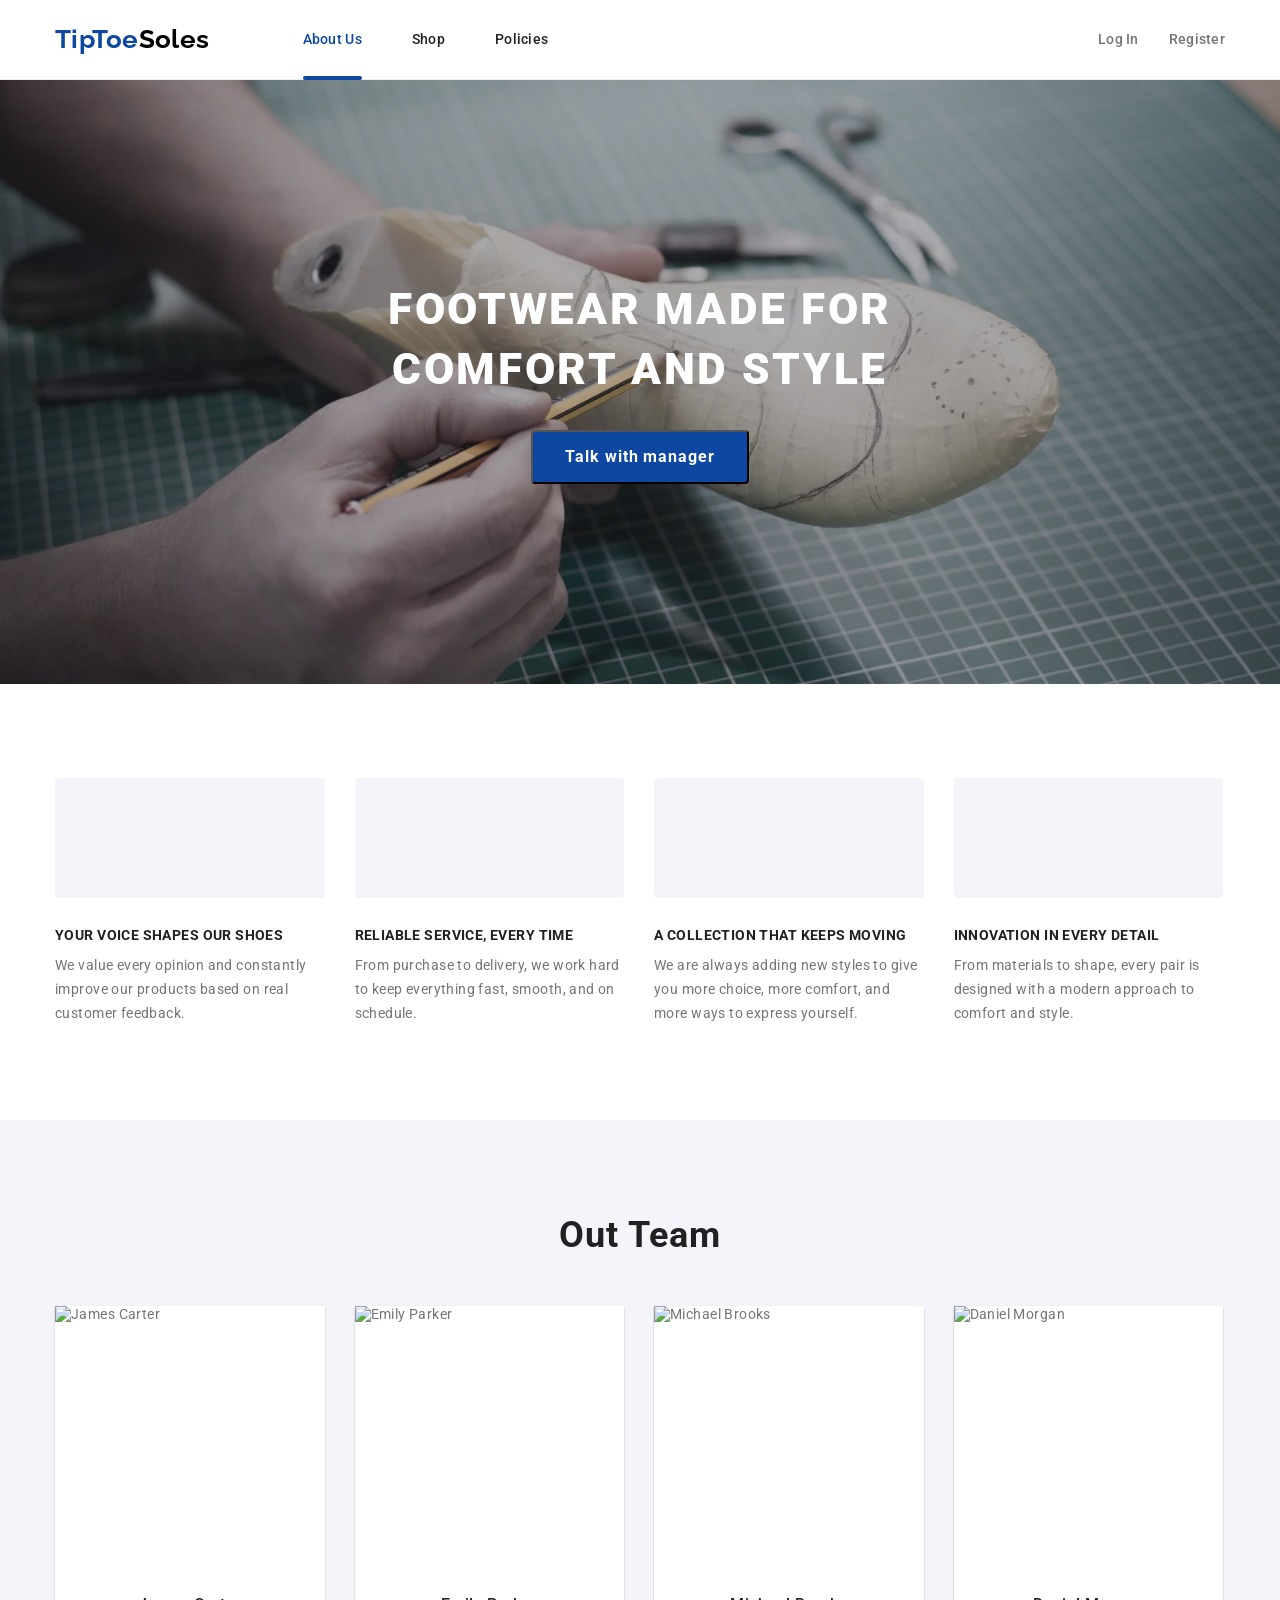
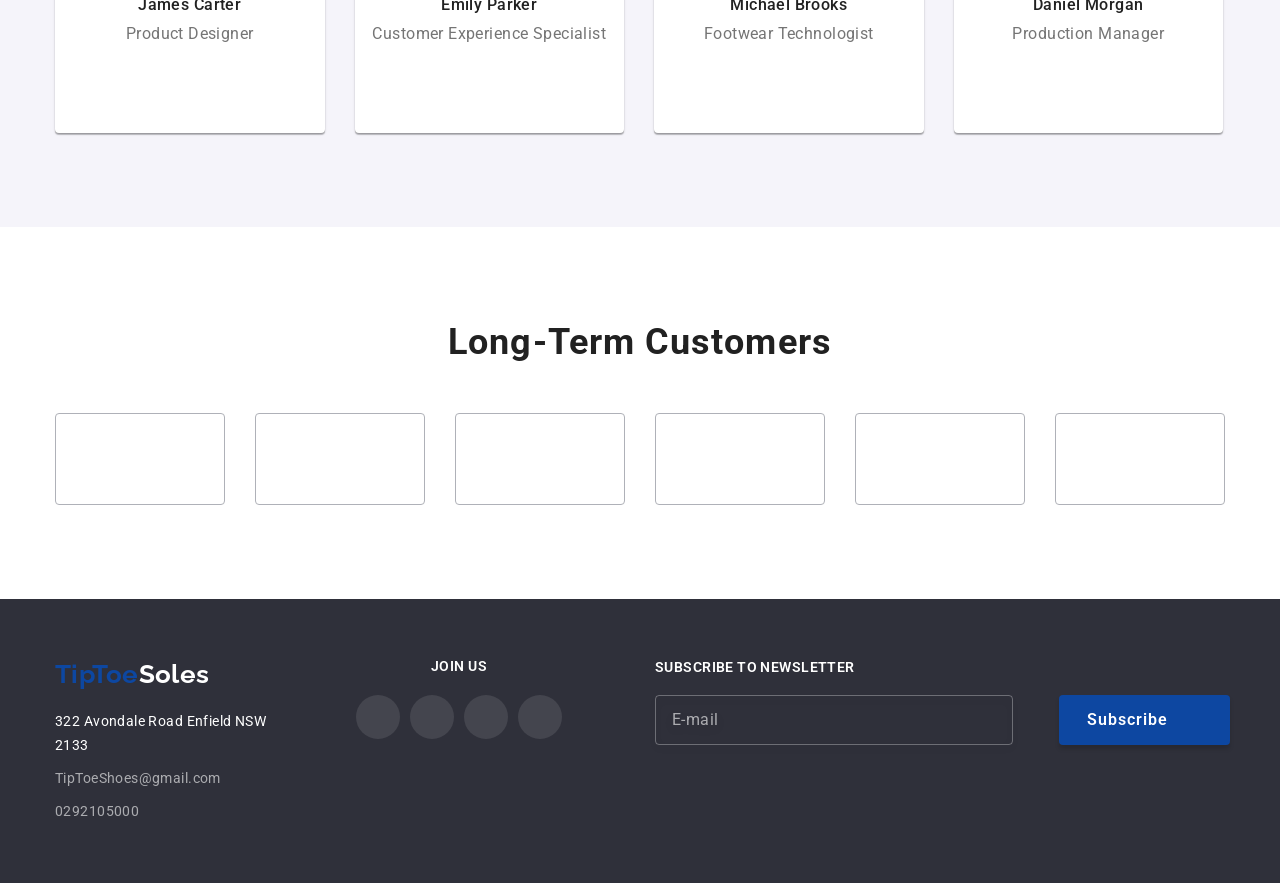
==== index.html @ 45ffc708 "added favicon" ====
<!DOCTYPE html>
<html lang="en">
  <head>
    <meta charset="UTF-8" />
    <meta http-equiv="X-UA-Compatible" content="IE=edge" />
    <meta name="viewport" content="width=device-width, initial-scale=1.0" />
    <title>TipToe Soles</title>
    <link rel="preconnect" href="https://fonts.googleapis.com" />
    <link rel="preconnect" href="https://fonts.gstatic.com" crossorigin />
    <link
      href="https://fonts.googleapis.com/css2?family=Raleway:wght@700&family=Roboto:wght@400;500;700;900&display=swap"
      rel="stylesheet"
    />
    <link
      rel="stylesheet"
      href="https://cdnjs.cloudflare.com/ajax/libs/modern-normalize/1.1.0/modern-normalize.min.css"/>
     <link rel="stylesheet" href="./css/main.css" />
    <link rel="icon" type="image/png" href="./images/fav.png">
  </head>
  <body>
    <!--Header-->
    <header class="page-header">
      <div class="container">
        <div class="header-navigation">
          <nav class="main-nav">
            <a href="./index.html" class="logo">TipToe<span class="logo-second-color">Soles</span></a>
            <ul class="site-nav">
              <li class="link">
                <div class="site-nav-link-thumb">
                  <a href="./index.html" class="site-nav-link current">About Us</a>
                </div>
              </li>
              <li class="link">
                <a href="shop.html" class="site-nav-link">Shop</a>
              </li>
              <li class="link">
                <a href="policies.html" class="site-nav-link">Policies</a>
              </li>
            </ul>
          </nav>
          <ul class="cont-nav">
            <li class="link">
              <a
                href="#"
                class="cont-nav-link mail-logo"
              >Log In</a>
            </li>
            <li class="link">
              <a href="#" class="cont-nav-link tel-logo">Register</a>
            </li>
          </ul>
        </div>
        <button type="button" class="menu-open" aria-label="Open menu">
          <svg class="mob-menu-icon-open">
            <use href="./images/symbol-defs.svg#icon-brgr-40px"></use>
          </svg>
        </button>
      </div>
      <div class="mob-menu is-hidden">
        <div class="menu-top">
          <button type="button" class="menu-close" aria-label="Close menu">
            <svg class="mob-menu-icon-close">
              <use href="./images/symbol-defs.svg#icon-close-btn-40px"></use>
            </svg>
          </button>
          <ul class="mob-menu-list">
            <li class="mob-menu-item">
              <a class="mob-menu-link current" href="./index.html">About Us</a>
            </li>
            <li class="mob-menu-item">
              <a class="mob-menu-link" href="shop.html">Shop</a>
            </li>
            <li class="mob-menu-item">
              <a class="mob-menu-link" href="policies.html">Contacts</a>
            </li>
          </ul>
        </div>
        <div class="menu-bottom">
          <div class="mob-menu-contacts">
            <a href="#" class="mob-menu-mail">Log In</a>
            <a href="#" class="mob-menu-mail">Register</a>
          </div>
          <ul class="mob-social-list">
            <li class="mob-social-item">
              <a class="mob-social-link" href="">Instagram</a>
            </li>
            <li class="mob-social-item">
              <a class="mob-social-link" href="">Twitter</a>
            </li>
            <li class="mob-social-item">
              <a class="mob-social-link" href="">Facebook</a>
            </li>
            <li class="mob-social-item">
              <a class="mob-social-link" href="">LinkedIn</a>
            </li>
          </ul>
        </div>
      </div>
    </header>
    <!--Main-->
    <main>
      <!--Hero-->
      <section class="hero overlay">
        <div class="container">
          <h1 class="hero__text">Footwear Made for Comfort and Style</h1>
          <button type="button" class="button" data-modal-open>
            Talk with manager
          </button>
        </div>
      </section>
      <!--Our benefits-->
      <section class="benefits">
        <div class="container">
          <ul class="benefits__pasteboard-list">
            <li class="pasteboard-list__description item-antena">
              <h3 class="pasteboard-list__title">Your Voice Shapes Our Shoes</h3>
              <p class="pasteboard-list__text">
                We value every opinion and constantly improve our products based on real customer feedback.
              </p>
            </li>
            <li class="pasteboard-list__description item-clock">
              <h3 class="pasteboard-list__title">Reliable Service, Every Time</h3>
              <p class="pasteboard-list__text">
                From purchase to delivery, we work hard to keep everything fast, smooth, and on schedule.
              </p>
            </li>
            <li class="pasteboard-list__description item-diagrama">
              <h3 class="pasteboard-list__title">A Collection That Keeps Moving</h3>
              <p class="pasteboard-list__text">
                We are always adding new styles to give you more choice, more comfort, and more ways to express yourself.
              </p>
            </li>
            <li class="pasteboard-list__description item-astronaut">
              <h3 class="pasteboard-list__title">Innovation in Every Detail</h3>
              <p class="pasteboard-list__text">
                From materials to shape, every pair is designed with a modern approach to comfort and style.
              </p>
            </li>
          </ul>
        </div>
      </section>
      <!--Team-->
      <section class="team">
        <div class="container">
          <h2 class="section-title">Out Team</h2>
          <ul class="team__team-list">
            <li class="team-list__member">
              <img
                src="./images/team1.jpg"
                alt="James Carter"
                width="270"
                height="260"
              />
              <div class="team-list__description">
                <h3 class="team-list__name">James Carter</h3>
                <p class="team-list__position">Product Designer</p>
                <ul class="team-list__social-media">
                  <li class="social-media__link">
                    <a href="" class="social-media__icon" aria-label="Instagram">
                      <svg class="social-media__img">
                        <use
                          href="./images/symbol-defs.svg#icon-instagram-logo"
                        ></use>
                      </svg>
                    </a>
                  </li>
                  <li class="social-media__link">
                    <a href="" class="social-media__icon" aria-label="Twitter">
                      <svg class="social-media__img">
                        <use
                          href="./images/symbol-defs.svg#icon-twitter-logo"
                        ></use>
                      </svg>
                    </a>
                  </li>
                  <li class="social-media__link">
                    <a href="" class="social-media__icon" aria-label="Facebook">
                      <svg class="social-media__img">
                        <use
                          href="./images/symbol-defs.svg#icon-facebook-logo"
                        ></use>
                      </svg>
                    </a>
                  </li>
                  <li class="social-media__link">
                    <a href="" class="social-media__icon" aria-label="LinkedIn">
                      <svg class="social-media__img">
                        <use
                          href="./images/symbol-defs.svg#icon-linkedin-logo"
                        ></use>
                      </svg>
                    </a>
                  </li>
                </ul>
              </div>
            </li>
            <li class="team-list__member">
              <img
                src="./images/team2.jpg"
                alt="Emily Parker"
                width="270"
                height="260"
              />
              <div class="team-list__description">
                <h3 class="team-list__name">Emily Parker</h3>
                <p class="team-list__position">Customer Experience Specialist</p>
                <ul class="team-list__social-media">
                  <li class="social-media__link">
                    <a href="" class="social-media__icon" aria-label="Instagram">
                      <svg class="social-media__img">
                        <use
                          href="./images/symbol-defs.svg#icon-instagram-logo"
                        ></use>
                      </svg>
                    </a>
                  </li>
                  <li class="social-media__link">
                    <a href="" class="social-media__icon" aria-label="Twitter">
                      <svg class="social-media__img">
                        <use
                          href="./images/symbol-defs.svg#icon-twitter-logo"
                        ></use>
                      </svg>
                    </a>
                  </li>
                  <li class="social-media__link">
                    <a href="" class="social-media__icon" aria-label="Facebook">
                      <svg class="social-media__img">
                        <use
                          href="./images/symbol-defs.svg#icon-facebook-logo"
                        ></use>
                      </svg>
                    </a>
                  </li>
                  <li class="social-media__link">
                    <a href="" class="social-media__icon" aria-label="LinkedIn">
                      <svg class="social-media__img">
                        <use
                          href="./images/symbol-defs.svg#icon-linkedin-logo"
                        ></use>
                      </svg>
                    </a>
                  </li>
                </ul>
              </div>
            </li>
            <li class="team-list__member">
              <img
                src="./images/team3.jpg"
                alt="Michael Brooks"
                width="270"
                height="260"
              />
              <div class="team-list__description">
                <h3 class="team-list__name">Michael Brooks</h3>
                <p class="team-list__position">Footwear Technologist</p>
                <ul class="team-list__social-media">
                  <li class="social-media__link">
                    <a href="" class="social-media__icon" aria-label="Instagram">
                      <svg class="social-media__img">
                        <use
                          href="./images/symbol-defs.svg#icon-instagram-logo"
                        ></use>
                      </svg>
                    </a>
                  </li>
                  <li class="social-media__link">
                    <a href="" class="social-media__icon" aria-label="Twitter">
                      <svg class="social-media__img">
                        <use
                          href="./images/symbol-defs.svg#icon-twitter-logo"
                        ></use>
                      </svg>
                    </a>
                  </li>
                  <li class="social-media__link">
                    <a href="" class="social-media__icon" aria-label="Facebook">
                      <svg class="social-media__img">
                        <use
                          href="./images/symbol-defs.svg#icon-facebook-logo"
                        ></use>
                      </svg>
                    </a>
                  </li>
                  <li class="social-media__link">
                    <a href="" class="social-media__icon" aria-label="LinkedIn">
                      <svg class="social-media__img">
                        <use
                          href="./images/symbol-defs.svg#icon-linkedin-logo"
                        ></use>
                      </svg>
                    </a>
                  </li>
                </ul>
              </div>
            </li>
            <li class="team-list__member">
              <img
                src="./images/team4.jpg"
                alt="Daniel Morgan"
                width="270"
                height="260"
              />
              <div class="team-list__description">
                <h3 class="team-list__name">Daniel Morgan</h3>
                <p class="team-list__position">Production Manager</p>
                <ul class="team-list__social-media">
                  <li class="social-media__link">
                    <a href="" class="social-media__icon" aria-label="Instagram">
                      <svg class="social-media__img">
                        <use
                          href="./images/symbol-defs.svg#icon-instagram-logo"
                        ></use>
                      </svg>
                    </a>
                  </li>
                  <li class="social-media__link">
                    <a href="" class="social-media__icon" aria-label="Twitter">
                      <svg class="social-media__img">
                        <use
                          href="./images/symbol-defs.svg#icon-twitter-logo"
                        ></use>
                      </svg>
                    </a>
                  </li>
                  <li class="social-media__link">
                    <a href="" class="social-media__icon" aria-label="Facebook">
                      <svg class="social-media__img">
                        <use
                          href="./images/symbol-defs.svg#icon-facebook-logo"
                        ></use>
                      </svg>
                    </a>
                  </li>
                  <li class="social-media__link">
                    <a href="" class="social-media__icon" aria-label="LinkedIn">
                      <svg class="social-media__img">
                        <use
                          href="./images/symbol-defs.svg#icon-linkedin-logo"
                        ></use>
                      </svg>
                    </a>
                  </li>
                </ul>
              </div>
            </li>
          </ul>
        </div>
      </section>
      <!--Customers-->
      <section class="clients">
        <div class="container">
          <h2 class="section-title">Long-Term Customers</h2>
          <ul class="clients__list">
            <li class="clients__card">
              <a href="" class="client__link" aria-label="Customer">
                <svg class="clients__icon">
                  <use href="./images/symbol-defs.svg#icon-Logo-1"></use>
                </svg>
              </a>
            </li>
            <li class="clients__card">
              <a href="" class="client__link" aria-label="Customer">
                <svg class="clients__icon">
                  <use href="./images/symbol-defs.svg#icon-Logo-2"></use>
                </svg>
              </a>
            </li>
            <li class="clients__card">
              <a href="" class="client__link" aria-label="Customer">
                <svg class="clients__icon">
                  <use href="./images/symbol-defs.svg#icon-Logo-3"></use>
                </svg>
              </a>
            </li>
            <li class="clients__card">
              <a href="" class="client__link" aria-label="Customer">
                <svg class="clients__icon">
                  <use href="./images/symbol-defs.svg#icon-Logo-4"></use>
                </svg>
              </a>
            </li>
            <li class="clients__card">
              <a href="" class="client__link" aria-label="Customer">
                <svg class="clients__icon">
                  <use href="./images/symbol-defs.svg#icon-Logo-5"></use>
                </svg>
              </a>
            </li>
            <li class="clients__card">
              <a href="" class="client__link" aria-label="Customer">
                <svg class="clients__icon">
                  <use href="./images/symbol-defs.svg#icon-Logo-6"></use>
                </svg>
              </a>
            </li>
          </ul>
        </div>
      </section>
    </main>
    <!--Footer-->
    <footer class="page-footer">
      <div class="container">
        <div class="footer-common">
          <div class="tab-position">
            <div class="addres-left">
              <a href="./index.html" class="logo"
                >TipToe<span class="logo-second-color-footer">Soles</span></a
              >
              <address class="adress-list">
                <p class="address">322 Avondale Road Enfield NSW 2133</p>
                <ul class="contacts">
                  <li class="contact-list">
                    <a class="contacts-link" href="mailto:TipToeShoes@gmail.com"
                      >TipToeShoes@gmail.com</a
                    >
                  </li>
                  <li class="contact-list">
                    <a class="contacts-link" href="tel:0292105000"
                      >0292105000</a
                    >
                  </li>
                </ul>
              </address>
            </div>
            <div class="join">
              <p class="join__txt">join us</p>
              <ul class="join__social-media">
                <li class="social-media__link">
                  <a href="" class="social-media__icon" aria-label="Instagram">
                    <svg class="social-media__img">
                      <use
                        href="./images/symbol-defs.svg#icon-instagram-logo"
                      ></use>
                    </svg>
                  </a>
                </li>
                <li class="social-media__link">
                  <a href="" class="social-media__icon" aria-label="Twitter">
                    <svg class="social-media__img">
                      <use
                        href="./images/symbol-defs.svg#icon-twitter-logo"
                      ></use>
                    </svg>
                  </a>
                </li>
                <li class="social-media__link">
                  <a href="" class="social-media__icon" aria-label="Facebook">
                    <svg class="social-media__img">
                      <use
                        href="./images/symbol-defs.svg#icon-facebook-logo"
                      ></use>
                    </svg>
                  </a>
                </li>
                <li class="social-media__link">
                  <a href="" class="social-media__icon" aria-label="LinkedIn">
                    <svg class="social-media__img">
                      <use
                        href="./images/symbol-defs.svg#icon-linkedin-logo"
                      ></use>
                    </svg>
                  </a>
                </li>
              </ul>
            </div>
          </div>
          <div class="subscribe">
            <form name="signup_form" autocomplete="on" novalidate>
              <div class="subscription-fild">
                <label class="subscribe-text">
                  Subscribe to Newsletter
                  <input
                    class="subscription-form"
                    type="email"
                    name="email"
                    placeholder="E-mail"
                  />
                </label>
                <button class="subscription-btn" type="submit">
                  Subscribe
                  <div class="icon-send">
                    <svg class="icon-send-img">
                      <use href="./images/symbol-defs.svg#icon-send"></use>
                    </svg>
                  </div>
                </button>
              </div>
            </form>
          </div>
        </div>
      </div>
    </footer>
    <script src="./js/menu.js"></script>
  </body>
</html>
---- css/main.css ----
:root {
  --primary-text-color: #757575;
  --title-text-color: #212121;
  --accent-color: #0d47a1;
  --primary-white: #ffffff;
  --secondary-white: rgba(255, 255, 255, 0.6);
  --footer-bc: #2f303a;
  --fill-color: #afb1b8;
}

.container {
  width: 100%;
  margin-right: auto;
  margin-left: auto;
  padding-left: 15px;
  padding-right: 15px;
  position: relative;
}

@media screen and (min-width: 480px) {
  .container {
    width: 480px;
  }
}

@media screen and (min-width: 768px) {
  .container {
    width: 768px;
  }
}

@media screen and (min-width: 1200px) {
  .container {
    width: 1200px;
  }
}

body {
  color: var(--primary-text-color);
  font-family: Roboto, Arial, Helvetica, sans-serif;
  letter-spacing: 0.03em;
  font-size: 14px;
}

footer {
  background-color: #2f303a;
}

header {
  background-color: #ffffff;
}

.visually-hidden {
  position: absolute;
  white-space: nowrap;
  width: 1px;
  height: 1px;
  overflow: hidden;
  border: 0;
  padding: 0;
  clip: rect(0 0 0 0);
  clip-path: inset(50%);
  margin: -1px;
}

html {
  box-sizing: border-box;
}

*,
*::before,
*::after {
  box-sizing: inherit;
}

h1,
h2,
h3,
p {
  margin-top: 0;
  margin-bottom: 0;
}

ul {
  list-style: none;
}

img {
  display: block;
  max-width: 100%;
  height: auto;
  width: 100%;
}

.page-header {
  border-bottom: 1px solid #ececec;
  position: relative;
  height: 60px;
}

@media screen and (min-width: 768px) {
  .page-header {
    height: 80px;
  }
}

.main-nav {
  display: flex;
  align-items: center;
}

@media screen and (min-width: 768px) {
  .main-nav {
    margin-right: 84px;
  }
}

@media screen and (min-width: 1200px) {
  .main-nav {
    margin-right: 305px;
  }
}

.header-navigation {
  display: flex;
  justify-content: space-between;
  align-items: center;
}

.menu-open {
  background: transparent;
  border: none;
  color: #ffffff;
}

.mob-menu {
  position: fixed;
  top: 0;
  left: 0;
  background-color: #ffffff;
  width: 100vw;
  height: 100vh;
  padding: 48px 40px;
  z-index: 1;
  display: flex;
  flex-direction: column;
  justify-content: space-between;
}

.menu-close {
  display: block;
  margin-left: auto;
  background-color: transparent;
  border: none;
}

.mob-menu-icon-open {
  width: 40px;
  height: 40px;
  position: absolute;
  top: 10px;
  right: 15px;
}

@media screen and (min-width: 768px) {
  .mob-menu-icon-open {
    display: none;
  }
}

.mob-menu-icon-close {
  width: 40px;
  height: 40px;
  position: absolute;
  top: 10px;
  right: 15px;
}

.menu-close {
  margin-left: 0;
}

.menu-close:focus .mob-menu-icon-close {
  fill: var(--accent-color);
}

.mob-menu-list {
  padding-left: 0;
  margin-top: 0;
  margin-bottom: 0;
}

.mob-menu-item {
  font-weight: 500;
  font-size: 40px;
  line-height: 1.17;
  letter-spacing: 0.02em;
  color: #212121;
}

.mob-menu-item:not(:last-child) {
  margin-bottom: 32px;
}

.mob-menu-link {
  text-decoration: none;
  color: #212121;
}

.mob-menu-tel {
  font-weight: 500;
  font-size: 34px;
  line-height: 1.18;
  letter-spacing: 0.02em;
  color: #2196f3;
  margin-bottom: 32px;
  text-decoration: none;
}

.mob-menu-mail {
  font-weight: 500;
  font-size: 24px;
  line-height: 1.17;
  letter-spacing: 0.02em;
  color: #757575;
  text-decoration: none;
}

.mob-menu-contacts {
  display: flex;
  flex-direction: column;
  margin-bottom: 64px;
}

.mob-social-list {
  margin-top: 0;
  margin-bottom: 0;
  padding-left: 0;
  display: flex;
}

.mob-social-link {
  display: flex;
  font-weight: 500;
  font-size: 18px;
  line-height: 1.22;
  letter-spacing: 0.02em;
  color: #2196f3;
  margin-right: 10px;
  text-decoration: none;
}

.mob-social-item {
  display: flex;
  margin-right: 10px;
}

.mob-social-item:last-child {
  margin-right: 0;
}

.mob-social-item::after {
  content: "";
  display: block;
  height: 22px;
  width: 1px;
  background-color: #757575;
}

.mob-social-item:last-child::after {
  display: none;
}

.is-hidden {
  opacity: 0;
  pointer-events: none;
  visibility: hidden;
}

.mob-menu-link:focus {
  color: var(--accent-color);
}

.mob-menu-link.current {
  color: var(--accent-color);
}

.logo {
  margin-top: 16px;
  margin-bottom: 16px;
  color: var(--accent-color);
  font-family: Raleway, Arial, Helvetica, sans-serif;
  font-weight: 700;
  font-size: 24px;
  line-height: 1.17;
  text-decoration: none;
  text-align: center;
}

@media screen and (min-width: 768px) {
  .logo {
    margin-right: 88px;
    margin-top: 24px;
    margin-bottom: 25px;
  }
}

@media screen and (min-width: 1200px) {
  .logo {
    font-size: 26px;
    line-height: 1.19;
    margin-right: 93px;
    margin-top: 24px;
    margin-bottom: 25px;
  }
}

.logo-second-color {
  color: #000000;
  font-family: Raleway, Arial, Helvetica, sans-serif;
  font-weight: 700;
  font-size: 24px;
  line-height: 1.17;
}

@media screen and (min-width: 1200px) {
  .logo-second-color {
    font-size: 26px;
    line-height: 1.19;
  }
}

.site-nav .link {
  margin-right: 50px;
}

.site-nav .link:last-child {
  margin-right: 0;
}

.site-nav {
  display: none;
  margin-top: 0;
  margin-bottom: 0;
  padding-left: 0;
}

@media screen and (min-width: 768px) {
  .site-nav {
    width: 294px;
    display: flex;
    margin-left: 88px;
  }
}

@media screen and (min-width: 1200px) {
  .site-nav {
    margin-left: 0;
  }
}

.site-nav-link {
  padding: 32px 0;
  display: block;
  color: var(--title-text-color);
  font-weight: 500;
  line-height: 1.14;
  letter-spacing: 0.02em;
  text-decoration: none;
  transition: color 250ms cubic-bezier(0.4, 0, 0.2, 1);
}

.site-nav-link:hover, .site-nav-link:focus {
  color: var(--accent-color);
  font-weight: 500;
  line-height: 1.14;
  letter-spacing: 0.02em;
  text-decoration: none;
}

.site-nav-link.current {
  color: var(--accent-color);
}

.site-nav-link-thumb {
  position: relative;
}

.site-nav-link-thumb::after {
  content: "";
  display: block;
  position: absolute;
  left: 0;
  bottom: 0;
  width: 100%;
  height: 4px;
  border-radius: 2px;
  background-color: var(--accent-color);
}

.cont-nav {
  display: none;
  margin-top: 0;
  margin-bottom: 0;
  margin-left: auto;
  padding-left: 0;
}

@media screen and (min-width: 768px) {
  .cont-nav {
    display: block;
    margin-left: 0;
    padding-top: 21px;
    padding-bottom: 21px;
  }
}

@media screen and (min-width: 1200px) {
  .cont-nav {
    display: flex;
    align-items: center;
  }
}

.cont-nav-link {
  color: var(--primary-text-color);
  font-weight: 500;
  font-size: 12px;
  line-height: 1.14;
  letter-spacing: 0.02em;
  text-decoration: none;
  display: flex;
  align-items: center;
  transition: color 250ms cubic-bezier(0.4, 0, 0.2, 1);
}

.cont-nav-link:hover, .cont-nav-link:focus {
  color: var(--accent-color);
}

@media screen and (min-width: 1200px) {
  .cont-nav-link {
    font-size: 14px;
  }
}

@media screen and (min-width: 768px) {
  .cont-nav .link {
    margin-right: 0;
  }
  .cont-nav .link:first-child {
    margin-bottom: 10px;
  }
}

@media screen and (min-width: 1200px) {
  .cont-nav .link {
    margin-right: 30px;
  }
  .cont-nav .link:first-child {
    margin-bottom: 0;
  }
  .cont-nav .link:last-child {
    margin-right: 0;
  }
}

.footer-contacts-icon {
  margin-right: 10px;
  fill: #757575;
  transition: fill 250ms cubic-bezier(0.4, 0, 0.2, 1);
}

.mail-icon {
  width: 16px;
  height: 12px;
}

.tel-icon {
  width: 10px;
  height: 16px;
  align-items: baseline;
}

.cont-nav-link:hover .footer-contacts-icon, .cont-nav-link:focus .footer-contacts-icon {
  fill: var(--accent-color);
}

.hero {
  background-color: #2f303a;
  padding-top: 118px;
  padding-bottom: 118px;
  text-align: center;
  margin: 0 auto;
}

@media screen and (min-width: 1200px) {
  .hero {
    padding-top: 200px;
    padding-bottom: 200px;
  }
}

.hero__text {
  margin: 0 auto;
  color: var(--primary-white);
  font-weight: 900;
  font-size: 26px;
  line-height: 1.62;
  text-align: center;
  letter-spacing: 0.06em;
  text-transform: uppercase;
}

@media screen and (min-width: 480px) {
  .hero__text {
    width: 360px;
  }
}

@media screen and (min-width: 1200px) {
  .hero__text {
    width: 696px;
    font-size: 44px;
    line-height: 1.36;
  }
}

.overlay {
  width: 100%;
  margin: 0 auto;
  background-size: cover;
  background-repeat: no-repeat;
  background-position: center;
  background-image: linear-gradient(to right, rgba(47, 48, 58, 0.4), rgba(47, 48, 58, 0.4)), url(../images/hero.webp);
}

@media screen and (min-width: 1200px) {
  .overlay {
    width: 100%;
    max-width: 1600px;
  }
}

@media screen and (min-width: 1200px) {
  .overlay {
    padding-top: 200px;
    padding-bottom: 200px;
    background-image: linear-gradient(to right, rgba(47, 48, 58, 0.4), rgba(47, 48, 58, 0.4)), url(../images/hero.webp);
  }
}

.button {
  margin-top: 30px;
  padding: 10px 32px;
  border-radius: 4px;
  min-width: 200px;
  color: var(--primary-white);
  background-color: var(--accent-color);
  font-family: inherit;
  font-weight: 700;
  font-size: 16px;
  line-height: 1.88;
  align-items: center;
  text-align: center;
  letter-spacing: 0.06em;
  cursor: pointer;
  transition: color 250ms cubic-bezier(0.4, 0, 0.2, 1), background-color 250ms cubic-bezier(0.4, 0, 0.2, 1);
}

.button:hover, .button:focus {
  color: var(--primary-white);
  background-color: #188ce8;
}

.benefits {
  padding-top: 60px;
  padding-bottom: 60px;
}

@media screen and (min-width: 1200px) {
  .benefits {
    padding-top: 94px;
    padding-bottom: 94px;
  }
}

.section-title {
  margin-top: 0;
  margin-bottom: 30px;
  color: var(--title-text-color);
  font-weight: 700;
  font-size: 28px;
  line-height: 1.18;
  text-align: center;
}

@media screen and (min-width: 1200px) {
  .section-title {
    margin-bottom: 50px;
    font-size: 36px;
    line-height: 1.17;
    letter-spacing: 0.03em;
  }
}

.benefits__pasteboard-list {
  margin-top: 0;
  margin-bottom: 0;
  padding-left: 0;
}

@media screen and (min-width: 768px) {
  .benefits__pasteboard-list {
    display: flex;
    flex-wrap: wrap;
  }
}

.pasteboard-list__description {
  margin-bottom: 30px;
}

.pasteboard-list__description:last-child {
  margin-right: 0;
  margin-bottom: 0;
}

.pasteboard-list__description::before {
  content: "";
  display: block;
  height: 120px;
  background-repeat: no-repeat;
  background-position: center;
  margin-bottom: 30px;
  background-color: #f5f4fa;
  border-radius: 4px;
}

@media screen and (min-width: 768px) {
  .pasteboard-list__description {
    width: calc(100% / 2 - 15px);
    margin-left: 30px;
  }
  .pasteboard-list__description:nth-child(2n + 1) {
    margin-left: 0;
  }
  .pasteboard-list__description:nth-child(n + 3) {
    margin-bottom: 0;
  }
}

@media screen and (min-width: 1200px) {
  .pasteboard-list__description {
    width: calc(100% / 4 - 23px);
    margin-bottom: 0;
  }
  .pasteboard-list__description:nth-child(3) {
    margin-left: 30px;
  }
}

.item-antena::before {
  background-image: url(../images/antenna.svg);
}

.item-clock::before {
  background-image: url(../images/clock.svg);
}

.item-diagrama::before {
  background-image: url(../images/diagram.svg);
}

.item-astronaut::before {
  background-image: url(../images/astronaut.svg);
}

.pasteboard-list__title {
  margin-bottom: 10px;
  color: var(--title-text-color);
  font-weight: 700;
  font-size: 14px;
  line-height: 1.14;
  text-transform: uppercase;
  text-align: center;
}

@media screen and (min-width: 768px) {
  .pasteboard-list__title {
    text-align: start;
  }
}

.pasteboard-list__text {
  line-height: 1.71;
}

.team {
  background: #f5f4fa;
  padding-top: 60px;
  padding-bottom: 60px;
}

@media screen and (min-width: 1200px) {
  .team {
    padding-top: 94px;
    padding-bottom: 94px;
  }
}

.team__team-list {
  margin-top: 0;
  margin-bottom: 0;
  padding-left: 0;
}

@media screen and (min-width: 768px) {
  .team__team-list {
    display: flex;
    flex-wrap: wrap;
  }
}

.team-list__description {
  padding-top: 30px;
  padding-bottom: 24px;
  text-align: center;
}

@media screen and (min-width: 1200px) {
  .team-list__description {
    padding-bottom: 30px;
  }
}

.team-list__member {
  width: 100%;
  margin-bottom: 30px;
  background-color: var(--primary-white);
  box-shadow: 0 1px 3px rgba(0, 0, 0, 0.12), 0 1px 1px rgba(0, 0, 0, 0.14), 0 2px 1px rgba(0, 0, 0, 0.2);
  border-radius: 0 0 4px 4px;
}

.team-list__member:last-child {
  margin-bottom: 0;
}

.team-list__member:last-child {
  padding-right: 0;
}

@media screen and (min-width: 768px) {
  .team-list__member {
    width: calc(100% / 2 - 15px);
    margin-right: 30px;
  }
  .team-list__member:nth-child(2n + 2) {
    margin-right: 0;
  }
  .team-list__member:nth-child(3) {
    margin-bottom: 0;
  }
}

@media screen and (min-width: 1200px) {
  .team-list__member {
    width: calc(100% / 4 - 23px);
    margin-bottom: 0;
  }
  .team-list__member:nth-child(3) {
    margin-left: 30px;
  }
}

.team-list__name {
  margin-bottom: 10px;
  color: var(--title-text-color);
  font-weight: 500;
  font-size: 16px;
  line-height: 1.19;
  text-align: center;
}

.team-list__position {
  margin-bottom: 16px;
  font-size: 16px;
  line-height: 1.19;
  text-align: center;
}

.team-list__social-media {
  display: flex;
  padding-left: 0;
  width: 206px;
  margin: 0 auto;
}

.social-media__img {
  width: 20px;
  height: 20px;
  fill: var(--fill-color);
  border-radius: 4px;
  object-fit: contain;
}

.social-media__icon {
  width: 44px;
  height: 44px;
  background-color: var(--primary-white);
  display: flex;
  justify-content: center;
  align-items: center;
  border-radius: 50%;
  transition: fill 250ms cubic-bezier(0.4, 0, 0.2, 1),
  background-color 250ms cubic-bezier(0.4, 0, 0.2, 1);
}

.social-media__icon:hover, .social-media__icon:focus {
  background-color: var(--accent-color);
  fill: white;
}

.social-media__icon:hover .social-media__img, .social-media__icon:focus .social-media__img {
  fill: white;
}

.social-media__link {
  margin-right: 10px;
}

.social-media__link:last-child {
  margin-right: 0;
}

.clients {
  padding-top: 60px;
  padding-bottom: 60px;
}

@media screen and (min-width: 1200px) {
  .clients {
    padding-top: 94px;
    padding-bottom: 94px;
  }
}

.client__link {
  margin-right: 0;
  width: 100%;
  height: 92px;
  background-color: var(--primary-white);
  display: flex;
  justify-content: center;
  align-items: center;
  border: 1px solid #afb1b8;
  border-radius: 4px;
}

.client__link:hover, .client__link:focus {
  transition: border 250ms cubic-bezier(0.4, 0, 0.2, 1),
  border-radius 250ms cubic-bezier(0.4, 0, 0.2, 1),
  fill 250ms cubic-bezier(0.4, 0, 0.2, 1);
  border: 1px solid #2196f3;
  border-radius: 4px;
  fill: white;
}

.client__link:hover .clients__icon, .client__link:focus .clients__icon {
  transition: fill 250ms cubic-bezier(0.4, 0, 0.2, 1);
  fill: var(--accent-color);
}

.clients__list {
  display: flex;
  flex-wrap: wrap;
  padding-left: 0;
  margin-top: 0;
  margin-bottom: 0;
}

.clients__card {
  margin-right: 30px;
  margin-bottom: 30px;
  width: calc(100% / 2 - 15px);
}

.clients__card:nth-child(2n + 2) {
  margin-right: 0;
}

.clients__card:nth-child(n + 4) {
  margin-bottom: 0;
}

@media screen and (min-width: 768px) {
  .clients__card {
    width: calc(100% / 3 - 20px);
  }
  .clients__card:nth-child(2) {
    margin-right: 30px;
  }
  .clients__card:nth-child(3) {
    margin-right: 0;
  }
  .clients__card:nth-child(4) {
    margin-right: 30px;
  }
  .clients__card:nth-child(n + 4) {
    margin-bottom: 0;
  }
}

@media screen and (min-width: 1200px) {
  .clients__card {
    display: flex;
    flex-wrap: nowrap;
    width: 170px;
  }
  .clients__card:nth-child(3) {
    margin-right: 30px;
  }
  .clients__card:nth-child(-n + 3) {
    margin-bottom: 0;
  }
}

.clients__icon {
  width: 106px;
  height: 60px;
  fill: var(--fill-color);
  border-radius: 4px;
  object-fit: contain;
  transition: fill 250ms cubic-bezier(0.4, 0, 0.2, 1);
}

.clients__icon:hover, .clients__icon:focus {
  fill: var(--accent-color);
}

.shop {
  padding-bottom: 60px;
  padding-top: 60px;
}

@media screen and (min-width: 1200px) {
  .shop {
    padding-bottom: 94px;
    padding-top: 94px;
  }
}

.filter {
  margin-top: 0;
  margin-bottom: 40px;
  padding-left: 0;
  display: flex;
  flex-wrap: wrap;
  justify-content: start;
}

@media screen and (min-width: 768px) {
  .filter {
    justify-content: center;
    margin-bottom: 30px;
  }
}

@media screen and (min-width: 1200px) {
  .filter {
    margin-bottom: 50px;
  }
}

.filter-btn {
  margin-right: 8px;
}

.filter-btn:last-child {
  margin-right: 0;
}

.filter-btn:nth-child(3) {
  margin-right: 0;
}

.filter-btn:nth-child(-n + 3) {
  margin-bottom: 15px;
}

@media screen and (min-width: 768px) {
  .filter-btn:nth-child(-n + 3) {
    margin-bottom: 0;
  }
  .filter-btn:nth-child(3) {
    margin-right: 8px;
  }
}

.shop-filter {
  margin-top: 94px;
}

.filter-button {
  border-radius: 4px;
  border: transparent;
  padding: 6px 22px;
  background-color: #f5f4fa;
  color: var(--title-text-color);
  font-family: inherit;
  font-weight: 500;
  font-size: 16px;
  line-height: 1.62;
  text-align: center;
  cursor: pointer;
  transition: background-color 250ms cubic-bezier(0.4, 0, 0.2, 1), color 250ms cubic-bezier(0.4, 0, 0.2, 1), box-shadow 250ms cubic-bezier(0.4, 0, 0.2, 1);
}

.filter-button:hover, .filter-button:focus {
  color: var(--primary-white);
  background-color: var(--accent-color);
  box-shadow: 0 3px 1px rgba(0, 0, 0, 0.1), 0 1px 2px rgba(0, 0, 0, 0.08), 0 2px 2px rgba(0, 0, 0, 0.12);
}

.filter-button:hover,
.filter-button:focus {
  color: var(--primary-white);
  background-color: var(--accent-color);
  box-shadow: 0 3px 1px rgba(0, 0, 0, 0.1), 0 1px 2px rgba(0, 0, 0, 0.08), 0 2px 2px rgba(0, 0, 0, 0.12);
}

.shop-text {
  padding: 20px 24px;
}

.shop-title {
  margin-bottom: 4px;
  color: var(--title-text-color);
  font-weight: 700;
  font-size: 18px;
  line-height: 2;
  letter-spacing: 0.06em;
}

.shop-description {
  font-size: 16px;
  line-height: 1.88;
}

.shop-list {
  padding-left: 0;
  margin-top: 0;
  margin-bottom: 0;
}

@media screen and (min-width: 768px) {
  .shop-list {
    display: flex;
    flex-wrap: wrap;
  }
}

.shop-block {
  position: relative;
  overflow: hidden;
  margin-bottom: 30px;
  width: 100%;
  border: 1px solid #eeeeee;
  transition: box-shadow 250ms cubic-bezier(0.4, 0, 0.2, 1);
}

.shop-block:hover, .shop-block:focus {
  box-shadow: 0 1px 1px rgba(0, 0, 0, 0.12), 0 4px 4px rgba(0, 0, 0, 0.06), 1px 4px 6px rgba(0, 0, 0, 0.16);
}

.shop-block:nth-child(3n + 3) {
  margin-right: 0;
}

@media screen and (min-width: 768px) {
  .shop-block {
    width: calc(100% / 2 - 15px);
  }
  .shop-block:nth-last-child(odd) {
    margin-right: 30px;
  }
}

@media screen and (min-width: 1200px) {
  .shop-block {
    width: calc(100% / 3 - 20px);
  }
  .shop-block:nth-child(2n) {
    margin-right: 30px;
  }
  .shop-block:nth-child(3n + 3) {
    margin-right: 0;
  }
  .shop-block:nth-child(n + 6) {
    margin-bottom: 30px;
  }
}

.shop-block-thumb {
  position: relative;
  overflow: hidden;
  width: 100%;
  height: 294px;
}

.shop-block-thumb::before {
  position: absolute;
  top: 0;
  opacity: 1;
  transform: translateY(100%);
  transition: transform 250ms cubic-bezier(0.4, 0, 0.2, 1);
  content: "";
  display: inline-block;
  width: 100%;
  height: 294px;
  background: rgba(33, 150, 243, 0.9);
}

.shop-block-wrap:hover .shop-block-thumb::before {
  opacity: 1;
  transform: translate(0);
}

.shop-block-thumb-txt {
  position: absolute;
  display: inline-block;
  top: 63px;
  left: 24px;
  opacity: 0;
  transform: translateY(140%);
  transition: transform 250ms cubic-bezier(0.4, 0, 0.2, 1);
  width: 322px;
  height: 168px;
  font-weight: 400;
  font-size: 18px;
  line-height: 1.56;
  letter-spacing: 0.03em;
  color: var(--primary-white);
}

.shop-block-wrap:hover .shop-block-thumb-txt {
  opacity: 1;
  transform: translateY(0);
  transition: transform 250ms cubic-bezier(0.4, 0, 0.2, 1);
}

.policies-main {
  padding: 40px 0 60px;
}

.policies-main h2 {
  margin-bottom: 16px;
  color: var(--title-text-color);
  font-size: 24px;
  line-height: 1.3;
}

.policies-main p {
  margin-bottom: 32px;
  color: var(--primary-text-color);
  font-size: 16px;
  line-height: 1.7;
  white-space: pre-line;
}

.policies-main p:last-child {
  margin-bottom: 0;
}

@media screen and (max-width: 767px) {
  .policies-main {
    padding-top: 32px;
    padding-bottom: 48px;
  }

  .policies-main h2 {
    font-size: 20px;
  }
}

.page-footer {
  padding-top: 60px;
  padding-bottom: 60px;
  width: 100%;
}

.footer-common {
  text-align: center;
}

@media screen and (min-width: 1200px) {
  .footer-common {
    display: flex;
  }
}

.join {
  text-align: center;
  margin-bottom: 60px;
}

@media screen and (min-width: 768px) {
  .join {
    margin-bottom: 0;
  }
}

@media screen and (min-width: 1200px) {
  .join {
    margin-bottom: 0;
    margin-right: 93px;
  }
}

@media screen and (min-width: 768px) {
  .tab-position {
    display: flex;
    width: 100%;
    justify-content: space-around;
  }
}

@media screen and (min-width: 1200px) {
  .tab-position {
    display: flex;
    width: 610px;
    justify-content: flex-start;
  }
}

.addres-left {
  margin-bottom: 60px;
}

@media screen and (min-width: 768px) {
  .addres-left {
    margin-bottom: 0;
  }
}

@media screen and (min-width: 1200px) {
  .addres-left {
    text-align: left;
    width: 231px;
    margin-right: 70px;
  }
}

.join__txt {
  margin-bottom: 20px;
  font-weight: 600;
  font-size: 14px;
  line-height: 1.14;
  letter-spacing: 0.03em;
  text-transform: uppercase;
  color: var(--primary-white);
}

.logo-second-color-footer {
  color: var(--primary-white);
  font-family: Raleway, Arial, Helvetica, sans-serif;
  font-weight: 700;
  font-size: 24px;
  line-height: 1.17;
}

@media screen and (min-width: 1200px) {
  .logo-second-color-footer {
    font-size: 26px;
    line-height: 1.19;
  }
}

.address {
  margin-bottom: 9px;
  color: var(--primary-white);
  font-weight: 400;
  line-height: 1.7;
  font-style: normal;
}

.adress-list {
  margin-top: 20px;
}

.contacts {
  margin-top: 0;
  margin-bottom: 0;
  padding-left: 0;
  line-height: 1.7;
}

.contacts-link {
  color: var(--secondary-white);
  line-height: 1.7;
  text-decoration: none;
  font-style: normal;
}

.contact-list {
  margin-bottom: 9px;
}

.contact-list:last-child {
  margin-bottom: 0;
}

.join__social-media {
  display: flex;
  padding-left: 0;
  margin-top: 0;
  margin-bottom: 0;
  align-items: center;
  justify-content: center;
}

.join .social-media__icon {
  background: rgba(255, 255, 255, 0.1);
  transition: background-color 250ms cubic-bezier(0.4, 0, 0.2, 1);
}

.join .social-media__icon:hover, .join .social-media__icon:focus {
  background-color: var(--accent-color);
}

.join .social-media__img {
  fill: var(--primary-white);
}

.subscribe {
  align-items: baseline;
}

@media screen and (min-width: 768px) {
  .subscribe {
    margin-top: 60px;
  }
}

@media screen and (min-width: 1200px) {
  .subscribe {
    margin-top: 0;
  }
}

.subscribe-text {
  text-align: center;
  font-weight: 600;
  font-size: 14px;
  line-height: calc(16 / 14);
  letter-spacing: 0.03em;
  text-transform: uppercase;
  color: var(--primary-white);
}

@media screen and (min-width: 1200px) {
  .subscribe-text {
    text-align: start;
  }
}

.subscription-fild {
  justify-content: center;
  align-items: end;
}

@media screen and (min-width: 1200px) {
  .subscription-fild {
    width: 575px;
    display: flex;
  }
}

.subscription-form {
  height: 50px;
  width: 100%;
  border: 1px solid rgba(255, 255, 255, 0.3);
  filter: drop-shadow(0px 4px 4px rgba(0, 0, 0, 0.15));
  border-radius: 4px;
  background: transparent;
  padding-top: 15px;
  padding-bottom: 15px;
  padding-left: 16px;
  margin-bottom: 20px;
  margin-top: 20px;
  color: var(--primary-white);
}

.subscription-form::placeholder {
  font-weight: 400;
  font-size: 16px;
  line-height: 1.25;
  letter-spacing: 0.03em;
  color: rgba(255, 255, 255, 0.6);
}

@media screen and (min-width: 768px) {
  .subscription-form {
    width: 450px;
  }
}

@media screen and (min-width: 1200px) {
  .subscription-form {
    margin-top: 20px;
    margin-bottom: 0;
    margin-right: 12px;
    width: 358px;
  }
}

.subscription-btn {
  width: 200px;
  height: 50px;
  background-color: var(--accent-color);
  box-shadow: 0 4px 4px rgba(0, 0, 0, 0.15);
  border-radius: 4px;
  padding: 10px 28px;
  margin: 0 auto;
  display: flex;
  justify-content: center;
  align-items: center;
  border: none;
  font-weight: 600;
  font-size: 16px;
  line-height: 1.87;
  letter-spacing: 0.06em;
  color: var(--primary-white);
  transition: background-color 250ms cubic-bezier(0.4, 0, 0.2, 1);
}

.subscription-btn:hover, .subscription-btn:focus {
  background-color: #188ce8;
}

.icon-send {
  margin-left: 10px;
  display: flex;
  justify-content: center;
  align-items: center;
}

.icon-send-img {
  height: 24px;
  width: 24px;
  transition: fill 250ms cubic-bezier(0.4, 0, 0.2, 1);
}

.backdrop {
  position: fixed;
  top: 0;
  left: 0;
  width: 100%;
  height: 100%;
  background-color: rgba(0, 0, 0, 0.2);
}

.backdrop.is-hidden {
  opacity: 0;
  pointer-events: none;
}

.modal {
  position: absolute;
  top: 50%;
  left: 50%;
  transform: translate(-50%, -50%);
  padding: 40px 40px;
  width: 450px;
  height: 609px;
  background-color: var(--primary-white);
  box-shadow: 0 1px 3px rgba(0, 0, 0, 0.12), 0 1px 1px rgba(0, 0, 0, 0.14), 0 2px 1px rgba(0, 0, 0, 0.2);
  border-radius: 4px;
}

@media screen and (min-width: 1200px) {
  .modal {
    width: 528px;
    height: 581px;
  }
}

.modal-button-close {
  position: absolute;
  top: 8px;
  right: 8px;
  display: flex;
  width: 30px;
  height: 30px;
  border-radius: 50%;
  background: var(--primary-white);
  border: 1px solid rgba(0, 0, 0, 0.1);
  cursor: pointer;
  align-items: center;
  justify-content: center;
}

.modal-button-close:hover .icon-close-img, .modal-button-close:focus .icon-close-img {
  fill: var(--accent-color);
}

.icon-close-img {
  height: 18px;
  width: 18px;
  transition: fill 250ms cubic-bezier(0.4, 0, 0.2, 1);
}

.modal-title {
  font-weight: 600;
  font-size: 20px;
  line-height: calc(30 / 20);
  text-align: center;
  letter-spacing: 0.03em;
  margin-bottom: 12px;
  color: var(--title-text-color);
}

@media screen and (min-width: 1200px) {
  .modal-title {
    line-height: calc(23 / 20);
  }
}

.form-field {
  width: 448px;
  height: 58px;
  margin-bottom: 10px;
  display: flex;
  flex-direction: column;
}

.form-field:last-child {
  margin-bottom: 0;
}

.form-field:nth-child(4) {
  height: 138px;
}

.modal-input {
  border: 1px solid rgba(33, 33, 33, 0.2);
  border-radius: 4px;
  height: 40px;
  width: 370px;
  padding: 0 0;
  outline: none;
  transition: border 250ms cubic-bezier(0.4, 0, 0.2, 1);
}

.modal-input:focus {
  border: 1px solid var(--accent-color);
}

@media screen and (min-width: 1200px) {
  .modal-input {
    width: 100%;
  }
}

.modal-input:focus + .modal-input-icon {
  fill: var(--accent-color);
}

.comment-input {
  border: 1px solid rgba(33, 33, 33, 0.2);
  border-radius: 4px;
  height: 120px;
  width: 370px;
  padding: 12px 16px;
  resize: none;
  outline: none;
  transition: border 250ms cubic-bezier(0.4, 0, 0.2, 1);
}

.comment-input::placeholder {
  font-weight: 400;
  font-size: 14px;
  line-height: 16px;
  letter-spacing: 0.01em;
  color: rgba(117, 117, 117, 0.5);
}

.comment-input:focus {
  border: 1px solid var(--accent-color);
}

@media screen and (min-width: 1200px) {
  .comment-input {
    width: 100%;
  }
}

.form-field-name {
  margin-bottom: 4px;
  font-weight: 400;
  font-size: 12px;
  line-height: 1.17;
  letter-spacing: 0.01em;
  color: var(--primary-text-color);
}

.check-text {
  font-weight: 400;
  font-size: 12px;
  line-height: 1.17;
  letter-spacing: 0.03em;
  color: var(--primary-text-color);
  display: flex;
  justify-content: center;
  align-items: center;
}

@media screen and (min-width: 1200px) {
  .check-text {
    font-size: 14px;
    line-height: 1.71;
  }
}

.custom-icon {
  display: flex;
  width: 15px;
  height: 15px;
  border: 2px solid #000000;
  box-shadow: 0 4px 4px rgba(0, 0, 0, 0.25);
  border-radius: 2px;
  margin-right: 7px;
  align-items: center;
  justify-content: center;
  transition: background-color 250ms cubic-bezier(0.4, 0, 0.2, 1), border 250ms cubic-bezier(0.4, 0, 0.2, 1);
}

.checkbox-field {
  margin-top: 20px;
}

.submit-btn {
  display: flex;
  justify-content: center;
  align-items: center;
  margin-top: 30px;
}

.submit-button {
  width: 200px;
  height: 50px;
  background-color: var(--accent-color);
  box-shadow: 0 4px 4px rgba(0, 0, 0, 0.15);
  border-radius: 4px;
  border: none;
  font-weight: 600;
  font-size: 16px;
  line-height: 1.87;
  letter-spacing: 0.06em;
  color: var(--primary-white);
  cursor: pointer;
  transition: background-color 250ms cubic-bezier(0.4, 0, 0.2, 1);
}

.submit-button:hover {
  background-color: #188ce8;
}

.checkbox-field-contract {
  font-weight: 400;
  font-size: 12px;
  line-height: 1.17;
  letter-spacing: 0.03em;
  text-decoration-line: underline;
  color: var(--accent-color);
}

@media screen and (min-width: 1200px) {
  .checkbox-field-contract {
    font-size: 14px;
    line-height: 1.71;
  }
}

.input-icon-check {
  fill: var(--primary-white);
}

.input-check:checked + .check-text span {
  background-color: var(--accent-color);
  border: none;
}

.input-wrap {
  position: relative;
}

.modal-input-icon {
  position: absolute;
  top: 50%;
  transform: translateY(-50%);
  left: 12px;
  transition: fill 250ms cubic-bezier(0.4, 0, 0.2, 1);
}

.modal-input {
  padding-left: 42px;
}
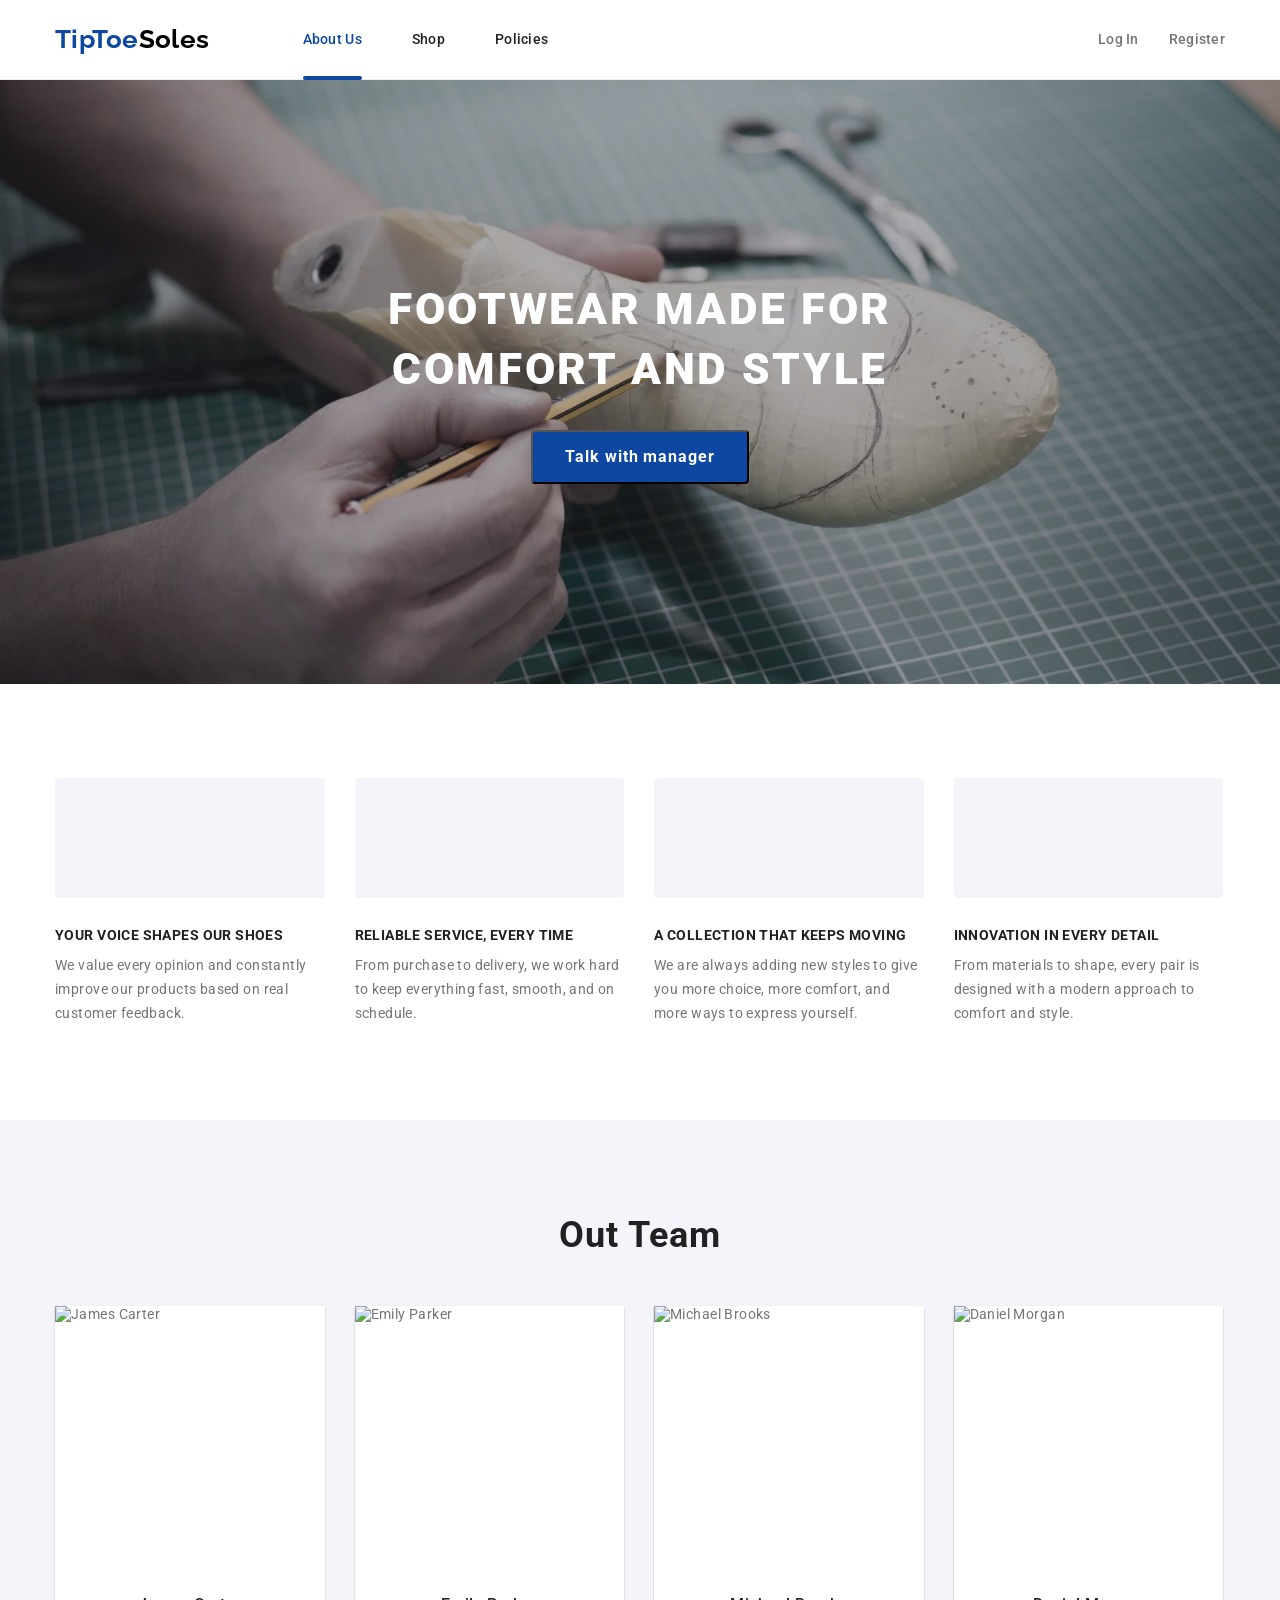
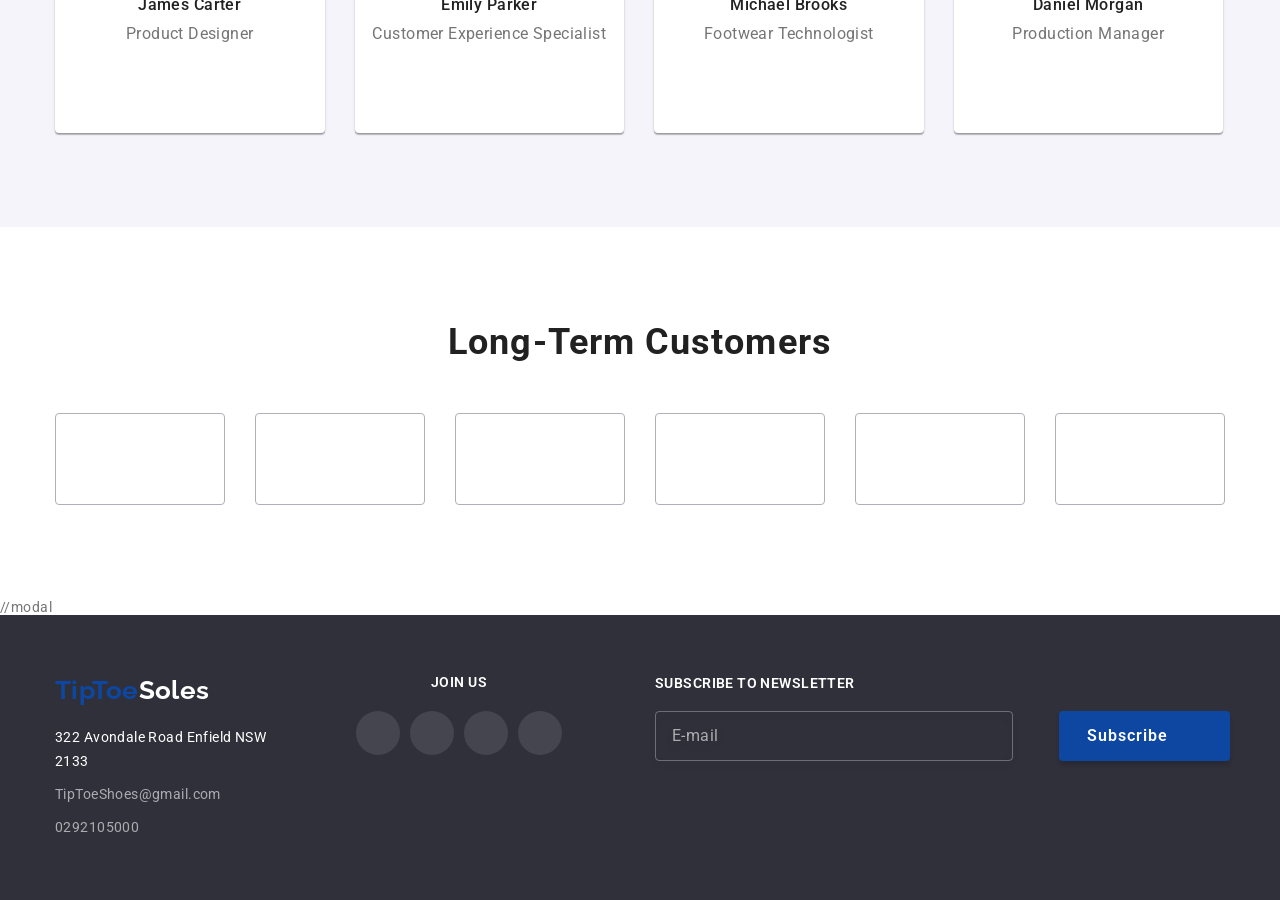
==== commit 7d2ebeb3: "added modal" ====
--- a/index.html
+++ b/index.html
@@ -16,6 +16,7 @@
       href="https://cdnjs.cloudflare.com/ajax/libs/modern-normalize/1.1.0/modern-normalize.min.css"/>
      <link rel="stylesheet" href="./css/main.css" />
     <link rel="icon" type="image/png" href="./images/fav.png">
+    <link rel="icon" type="image/png" href="/TAFE_HTML-CSS_Project/images/fav.png">
   </head>
   <body>
     <!--Header-->
@@ -397,6 +398,91 @@
           </ul>
         </div>
       </section>
+      //modal
+      <div class="backdrop is-hidden" data-modal>
+        <div class="modal">
+          <button class="modal-button-close" data-modal-close>
+            <svg class="icon-close-img">
+              <use href="./images/symbol-defs.svg#icon-close-black"></use>
+            </svg>
+          </button>
+          <p class="modal-title">Оставьте свои данные, мы вам перезвоним</p>
+          <form class="subscribe-form">
+            <div class="main-form">
+              <div class="form-field">
+                <label class="form-field-name" for="name">Имя</label>
+                <span class="inpute-wrap">
+                  <input
+                          type="text"
+                          name="name"
+                          id="name"
+                          class="modal-inpute"
+                  />
+                  <svg class="modal-inpute-icon" width="18" height="18">
+                    <use
+                            href="./images/symbol-defs.svg#icon-person-black"
+                    ></use>
+                  </svg>
+                </span>
+              </div>
+              <div class="form-field">
+                <label class="form-field-name" for="tel">Телефон</label>
+                <span class="inpute-wrap">
+                  <input type="tel" name="tel" id="tel" class="modal-inpute" />
+                  <svg class="modal-inpute-icon" width="18" height="18">
+                    <use href="./images/symbol-defs.svg#icon-phone-black"></use>
+                  </svg>
+                </span>
+              </div>
+              <div class="form-field">
+                <label class="form-field-name" for="mail">Почта</label>
+                <span class="inpute-wrap">
+                  <input
+                          type="email"
+                          name="mail"
+                          id="mail"
+                          class="modal-inpute"
+                  />
+                  <svg class="modal-inpute-icon" width="18" height="18">
+                    <use href="./images/symbol-defs.svg#icon-email-black"></use>
+                  </svg>
+                </span>
+              </div>
+              <div class="form-field">
+                <label class="form-field-name" for="comment">Комментарий</label>
+                <textarea
+                        name="comment"
+                        id="commen"
+                        placeholder="Введите текст"
+                        class="comment-inpute"
+                ></textarea>
+              </div>
+            </div>
+            <div class="checkbox-fild">
+              <input
+                      type="checkbox"
+                      class="input-check visually-hiden"
+                      name="check"
+                      id="check"
+              />
+              <label for="check" class="check-text">
+                <span class="custom-icon">
+                  <svg class="inpute-icon-check" width="11" height="8">
+                    <use href="./images/symbol-defs.svg#confirm-icon"></use>
+                  </svg>
+                </span>
+                Соглашаюсь с рассылкой и принимаю
+                <a href="" class="checkbox-fild-contract">
+                  Условия договора</a
+                ></label
+              >
+            </div>
+            <div class="submit-btn">
+              <button class="submit-batton" type="submit">Отправить</button>
+            </div>
+          </form>
+        </div>
+      </div>
     </main>
     <!--Footer-->
     <footer class="page-footer">
@@ -491,6 +577,7 @@
         </div>
       </div>
     </footer>
+    <script src="./js/modal.js"></script>
     <script src="./js/menu.js"></script>
   </body>
 </html>
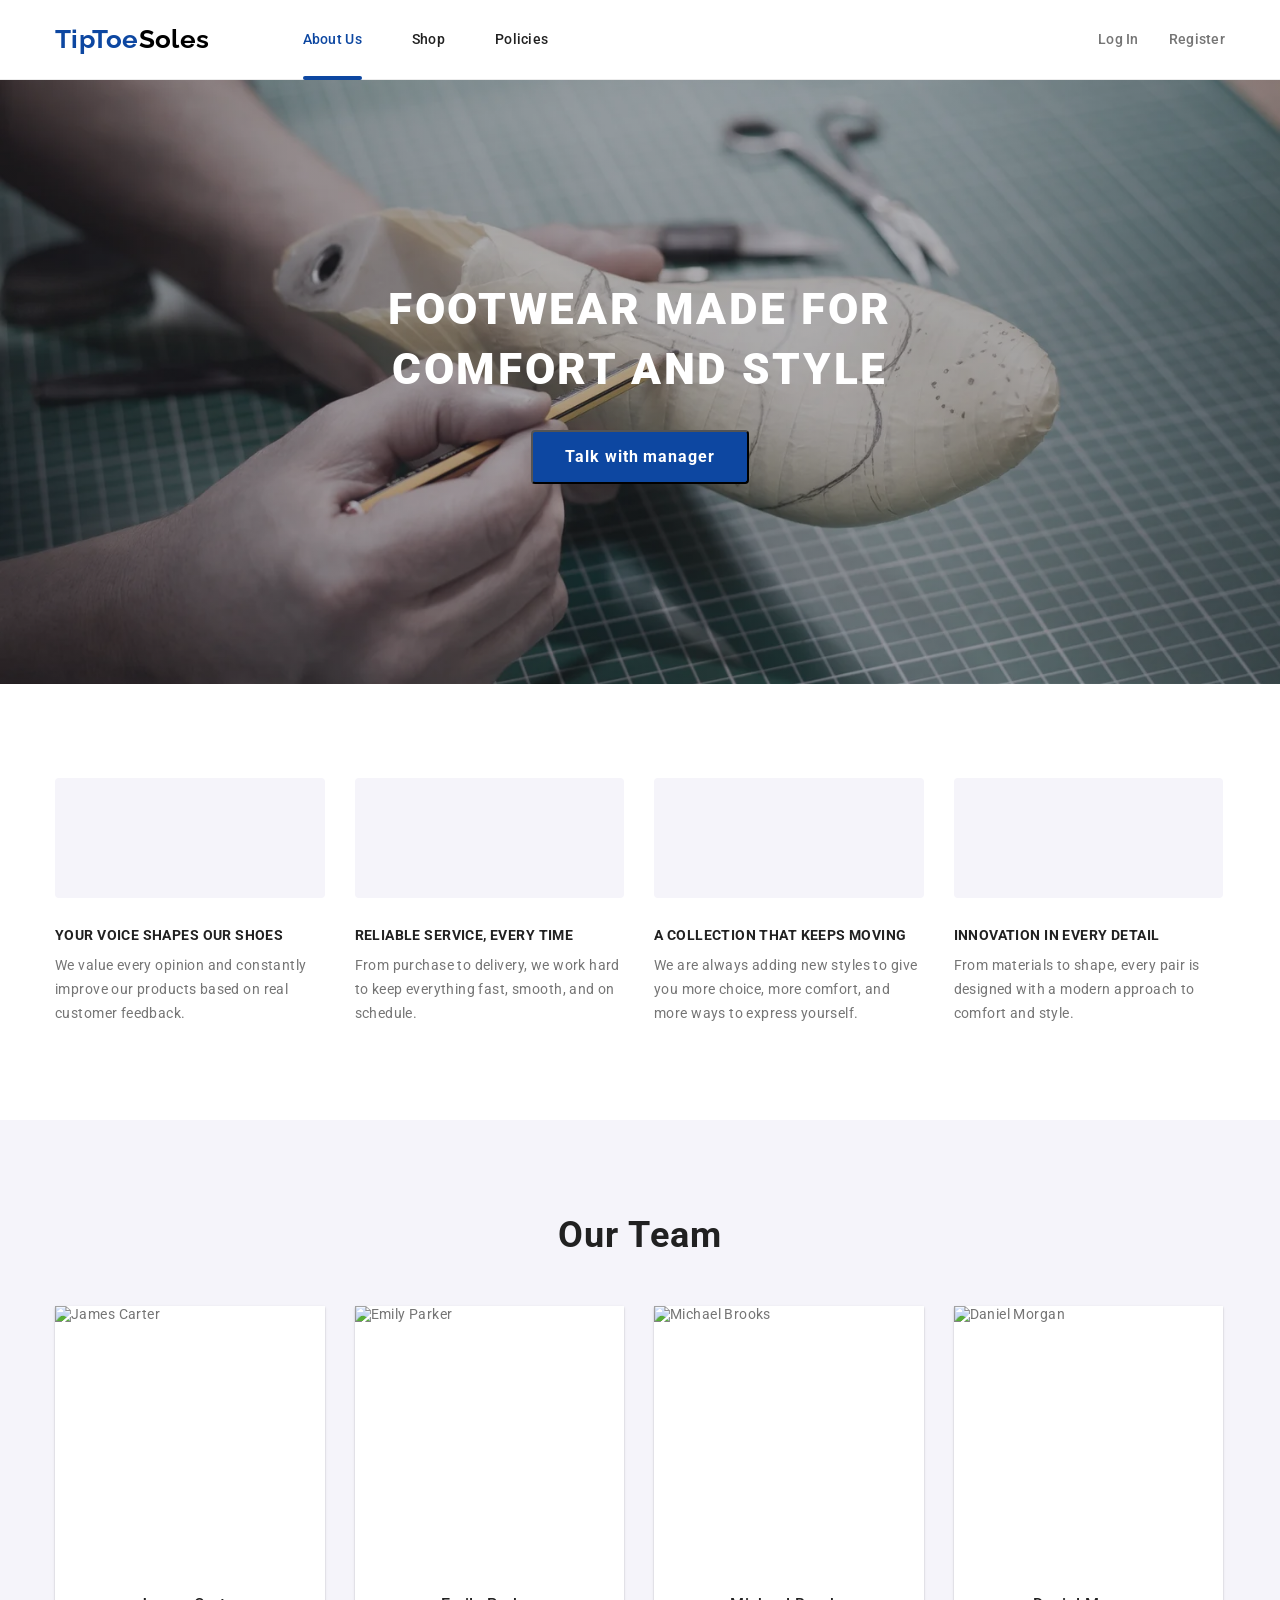
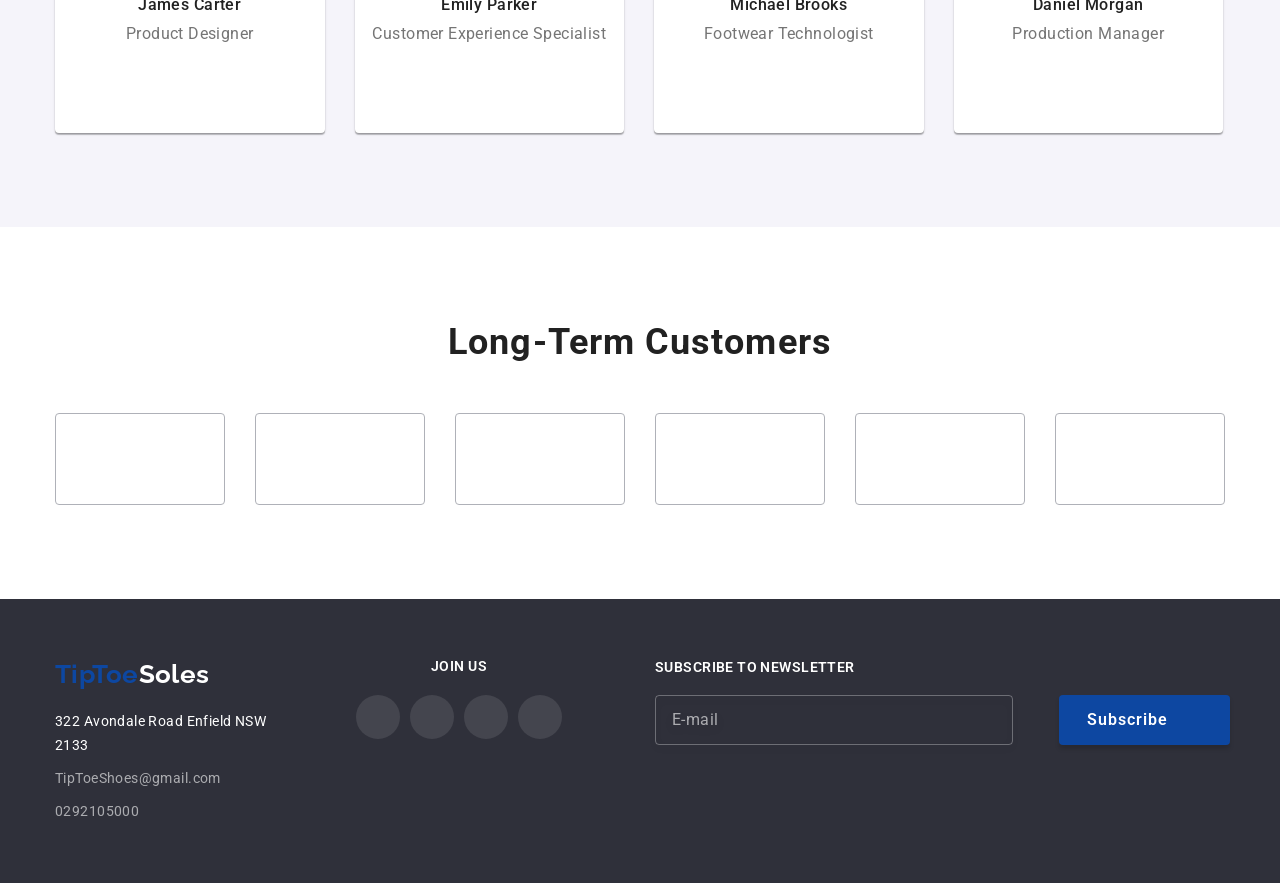
==== commit 53cdfa69: "added some typo fixes" ====
--- a/index.html
+++ b/index.html
@@ -125,7 +125,7 @@
                 From purchase to delivery, we work hard to keep everything fast, smooth, and on schedule.
               </p>
             </li>
-            <li class="pasteboard-list__description item-diagrama">
+            <li class="pasteboard-list__description item-diagram">
               <h3 class="pasteboard-list__title">A Collection That Keeps Moving</h3>
               <p class="pasteboard-list__text">
                 We are always adding new styles to give you more choice, more comfort, and more ways to express yourself.
@@ -143,7 +143,7 @@
       <!--Team-->
       <section class="team">
         <div class="container">
-          <h2 class="section-title">Out Team</h2>
+          <h2 class="section-title">Our Team</h2>
           <ul class="team__team-list">
             <li class="team-list__member">
               <img
@@ -398,7 +398,7 @@
           </ul>
         </div>
       </section>
-      //modal
+      <!-- modal -->
       <div class="backdrop is-hidden" data-modal>
         <div class="modal">
           <button class="modal-button-close" data-modal-close>
@@ -406,19 +406,19 @@
               <use href="./images/symbol-defs.svg#icon-close-black"></use>
             </svg>
           </button>
-          <p class="modal-title">Оставьте свои данные, мы вам перезвоним</p>
+          <p class="modal-title">Leave your details and we will call you back</p>
           <form class="subscribe-form">
             <div class="main-form">
               <div class="form-field">
-                <label class="form-field-name" for="name">Имя</label>
-                <span class="inpute-wrap">
+                <label class="form-field-name" for="name">Name</label>
+                <span class="input-wrap">
                   <input
                           type="text"
                           name="name"
                           id="name"
-                          class="modal-inpute"
+                          class="modal-input"
                   />
-                  <svg class="modal-inpute-icon" width="18" height="18">
+                  <svg class="modal-input-icon" width="18" height="18">
                     <use
                             href="./images/symbol-defs.svg#icon-person-black"
                     ></use>
@@ -426,59 +426,59 @@
                 </span>
               </div>
               <div class="form-field">
-                <label class="form-field-name" for="tel">Телефон</label>
-                <span class="inpute-wrap">
-                  <input type="tel" name="tel" id="tel" class="modal-inpute" />
-                  <svg class="modal-inpute-icon" width="18" height="18">
+                <label class="form-field-name" for="tel">Phone</label>
+                <span class="input-wrap">
+                  <input type="tel" name="tel" id="tel" class="modal-input" />
+                  <svg class="modal-input-icon" width="18" height="18">
                     <use href="./images/symbol-defs.svg#icon-phone-black"></use>
                   </svg>
                 </span>
               </div>
               <div class="form-field">
-                <label class="form-field-name" for="mail">Почта</label>
-                <span class="inpute-wrap">
+                <label class="form-field-name" for="mail">Email</label>
+                <span class="input-wrap">
                   <input
                           type="email"
                           name="mail"
                           id="mail"
-                          class="modal-inpute"
+                          class="modal-input"
                   />
-                  <svg class="modal-inpute-icon" width="18" height="18">
+                  <svg class="modal-input-icon" width="18" height="18">
                     <use href="./images/symbol-defs.svg#icon-email-black"></use>
                   </svg>
                 </span>
               </div>
               <div class="form-field">
-                <label class="form-field-name" for="comment">Комментарий</label>
+                <label class="form-field-name" for="comment">Comment</label>
                 <textarea
                         name="comment"
-                        id="commen"
-                        placeholder="Введите текст"
-                        class="comment-inpute"
+                        id="comment"
+                        placeholder="Enter your message"
+                        class="comment-input"
                 ></textarea>
               </div>
             </div>
-            <div class="checkbox-fild">
+            <div class="checkbox-field">
               <input
                       type="checkbox"
-                      class="input-check visually-hiden"
+                      class="input-check visually-hidden"
                       name="check"
                       id="check"
               />
               <label for="check" class="check-text">
                 <span class="custom-icon">
-                  <svg class="inpute-icon-check" width="11" height="8">
+                  <svg class="input-icon-check" width="11" height="8">
                     <use href="./images/symbol-defs.svg#confirm-icon"></use>
                   </svg>
                 </span>
-                Соглашаюсь с рассылкой и принимаю
-                <a href="" class="checkbox-fild-contract">
-                  Условия договора</a
+                I agree to the mailing list and accept the
+                <a href="" class="checkbox-field-contract">
+                  Terms of Agreement</a
                 ></label
               >
             </div>
             <div class="submit-btn">
-              <button class="submit-batton" type="submit">Отправить</button>
+              <button class="submit-button" type="submit">Send</button>
             </div>
           </form>
         </div>
@@ -489,11 +489,11 @@
       <div class="container">
         <div class="footer-common">
           <div class="tab-position">
-            <div class="addres-left">
+            <div class="address-left">
               <a href="./index.html" class="logo"
                 >TipToe<span class="logo-second-color-footer">Soles</span></a
               >
-              <address class="adress-list">
+              <address class="address-list">
                 <p class="address">322 Avondale Road Enfield NSW 2133</p>
                 <ul class="contacts">
                   <li class="contact-list">
@@ -553,7 +553,7 @@
           </div>
           <div class="subscribe">
             <form name="signup_form" autocomplete="on" novalidate>
-              <div class="subscription-fild">
+              <div class="subscription-field">
                 <label class="subscribe-text">
                   Subscribe to Newsletter
                   <input
--- a/css/main.css
+++ b/css/main.css
@@ -668,7 +668,7 @@
   background-image: url(../images/clock.svg);
 }
 
-.item-diagrama::before {
+.item-diagram::before {
   background-image: url(../images/diagram.svg);
 }
 
@@ -1233,18 +1233,18 @@
   }
 }
 
-.addres-left {
+.address-left {
   margin-bottom: 60px;
 }
 
 @media screen and (min-width: 768px) {
-  .addres-left {
+  .address-left {
     margin-bottom: 0;
   }
 }
 
 @media screen and (min-width: 1200px) {
-  .addres-left {
+  .address-left {
     text-align: left;
     width: 231px;
     margin-right: 70px;
@@ -1284,7 +1284,7 @@
   font-style: normal;
 }
 
-.adress-list {
+.address-list {
   margin-top: 20px;
 }
 
@@ -1364,13 +1364,13 @@
   }
 }
 
-.subscription-fild {
+.subscription-field {
   justify-content: center;
   align-items: end;
 }
 
 @media screen and (min-width: 1200px) {
-  .subscription-fild {
+  .subscription-field {
     width: 575px;
     display: flex;
   }
@@ -1706,3 +1706,244 @@
 .modal-input {
   padding-left: 42px;
 }
+
+.input-wrap {
+  position: relative;
+}
+
+.modal-input {
+  padding-left: 42px;
+}
+.modal-input-icon {
+  position: absolute;
+  top: 50%;
+  transform: translateY(-50%);
+  left: 12px;
+  transition: fill 250ms cubic-bezier(0.4, 0, 0.2, 1);
+}
+
+.modal {
+  position: absolute;
+  top: 50%;
+  left: 50%;
+  transform: translate(-50%, -50%);
+  padding: 40px 40px;
+  width: 450px;
+  height: 609px;
+  background-color: var(--primary-white);
+  box-shadow: 0px 1px 3px rgba(0, 0, 0, 0.12), 0px 1px 1px rgba(0, 0, 0, 0.14),
+  0px 2px 1px rgba(0, 0, 0, 0.2);
+  border-radius: 4px;
+}
+
+@media screen and (min-width: 1200px) {
+  .modal {
+    width: 528px;
+    height: 581px;
+  }
+}
+
+.modal-button-close:hover .icon-close-img,
+.modal-button-close:focus .icon-close-img {
+  fill: var(--accent-color);
+}
+
+.icon-close-img {
+  height: 18px;
+  width: 18px;
+  transition: fill 250ms cubic-bezier(0.4, 0, 0.2, 1);
+}
+
+.modal-title {
+  font-weight: 600;
+  font-size: 20px;
+  line-height: 1.5;
+  text-align: center;
+  letter-spacing: 0.03em;
+  margin-bottom: 12px;
+  color: var(--title-text-color);
+}
+
+@media screen and (min-width: 1200px) {
+  .modal-title {
+    line-height: 1.15;
+  }
+}
+
+.form-field {
+  width: 448px;
+  height: 58px;
+  margin-bottom: 10px;
+  display: flex;
+  flex-direction: column;
+}
+
+.form-field:last-child {
+  margin-bottom: 0;
+}
+
+.form-field:nth-child(4) {
+  height: 138px;
+}
+
+.modal-input {
+  border: 1px solid rgba(33, 33, 33, 0.2);
+  border-radius: 4px;
+  height: 40px;
+  width: 370px;
+  outline: none;
+  transition: border 250ms cubic-bezier(0.4, 0, 0.2, 1);
+  padding-left: 42px;
+}
+
+.modal-input:focus {
+  border: 1px solid var(--accent-color);
+}
+
+.modal-input:focus + .modal-input-icon {
+  fill: var(--accent-color);
+}
+
+@media screen and (min-width: 1200px) {
+  .modal-input {
+    width: 100%;
+  }
+}
+
+.comment-input {
+  border: 1px solid rgba(33, 33, 33, 0.2);
+  border-radius: 4px;
+  height: 120px;
+  width: 370px;
+  padding: 12px 16px;
+  resize: none;
+  outline: none;
+  transition: border 250ms cubic-bezier(0.4, 0, 0.2, 1);
+}
+
+.comment-input::placeholder {
+  font-weight: 400;
+  font-size: 14px;
+  line-height: 16px;
+  letter-spacing: 0.01em;
+  color: rgba(117, 117, 117, 0.5);
+}
+
+.comment-input:focus {
+  border: 1px solid var(--accent-color);
+}
+
+@media screen and (min-width: 1200px) {
+  .comment-input {
+    width: 100%;
+  }
+}
+
+.form-field-name {
+  margin-bottom: 4px;
+  font-weight: 400;
+  font-size: 12px;
+  line-height: 1.17;
+  letter-spacing: 0.01em;
+  color: var(--primary-text-color);
+}
+
+.check-text {
+  font-weight: 400;
+  font-size: 12px;
+  line-height: 1.17;
+  letter-spacing: 0.03em;
+  color: var(--primary-text-color);
+  display: flex;
+  justify-content: center;
+  align-items: center;
+}
+
+@media screen and (min-width: 1200px) {
+  .check-text {
+    font-size: 14px;
+    line-height: 1.71;
+  }
+}
+
+.custom-icon {
+  display: flex;
+  width: 15px;
+  height: 15px;
+  border: 2px solid #000000;
+  box-shadow: 0px 4px 4px rgba(0, 0, 0, 0.25);
+  border-radius: 2px;
+  margin-right: 7px;
+  align-items: center;
+  justify-content: center;
+  transition: background-color 250ms cubic-bezier(0.4, 0, 0.2, 1),
+  border 250ms cubic-bezier(0.4, 0, 0.2, 1);
+}
+
+.checkbox-field {
+  margin-top: 20px;
+}
+
+.submit-btn {
+  display: flex;
+  justify-content: center;
+  align-items: center;
+  margin-top: 30px;
+}
+
+.submit-button {
+  width: 200px;
+  height: 50px;
+  background-color: var(--accent-color);
+  box-shadow: 0px 4px 4px rgba(0, 0, 0, 0.15);
+  border-radius: 4px;
+  border: none;
+  font-weight: 600;
+  font-size: 16px;
+  line-height: 1.87;
+  letter-spacing: 0.06em;
+  color: var(--primary-white);
+  cursor: pointer;
+  transition: background-color 250ms cubic-bezier(0.4, 0, 0.2, 1);
+}
+
+.submit-button:hover {
+  background-color: #188ce8;
+}
+
+.checkbox-field-contract {
+  font-weight: 400;
+  font-size: 12px;
+  line-height: 1.17;
+  letter-spacing: 0.03em;
+  text-decoration-line: underline;
+  color: var(--accent-color);
+}
+
+@media screen and (min-width: 1200px) {
+  .checkbox-field-contract {
+    font-size: 14px;
+    line-height: 1.71;
+  }
+}
+
+.input-icon-check {
+  fill: var(--primary-white);
+}
+
+.input-check:checked + .check-text span {
+  background-color: var(--accent-color);
+  border: none;
+}
+
+.input-wrap {
+  position: relative;
+}
+
+.modal-input-icon {
+  position: absolute;
+  top: 50%;
+  transform: translateY(-50%);
+  left: 12px;
+  transition: fill 250ms cubic-bezier(0.4, 0, 0.2, 1);
+}
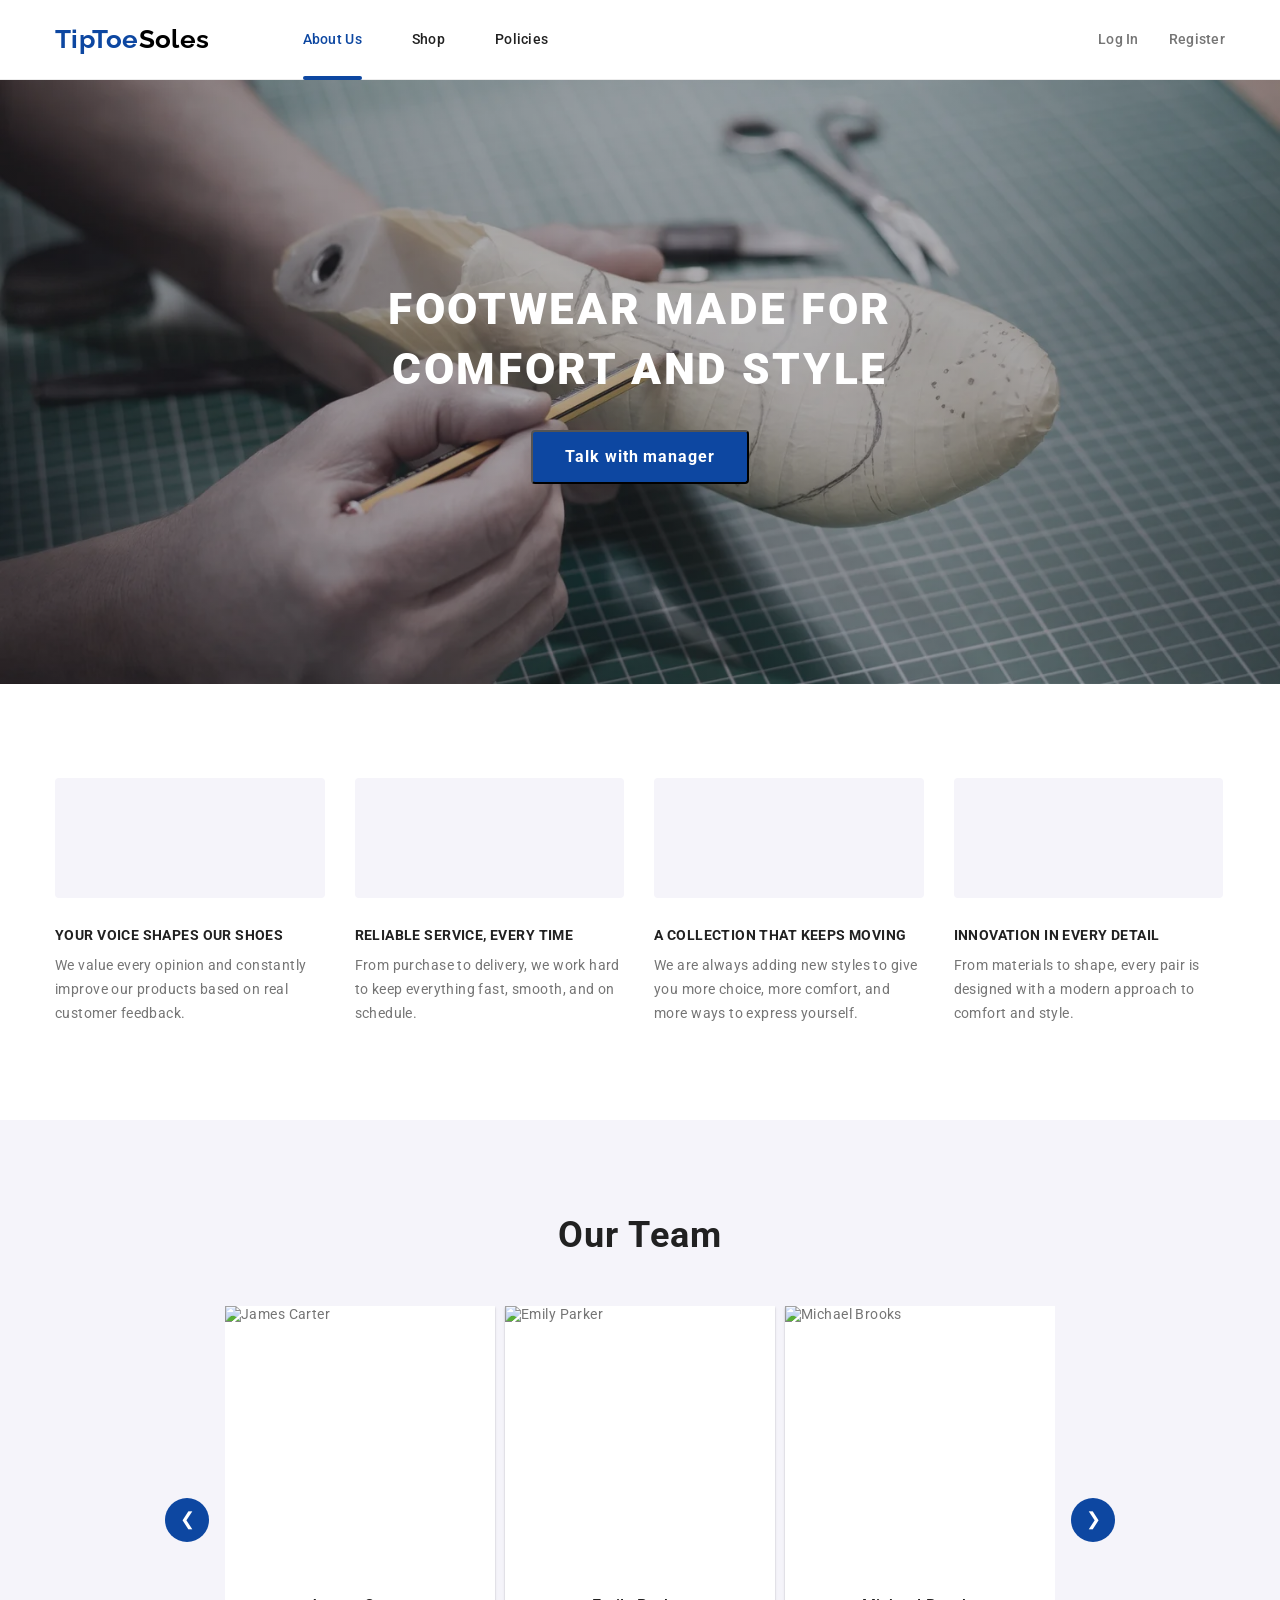
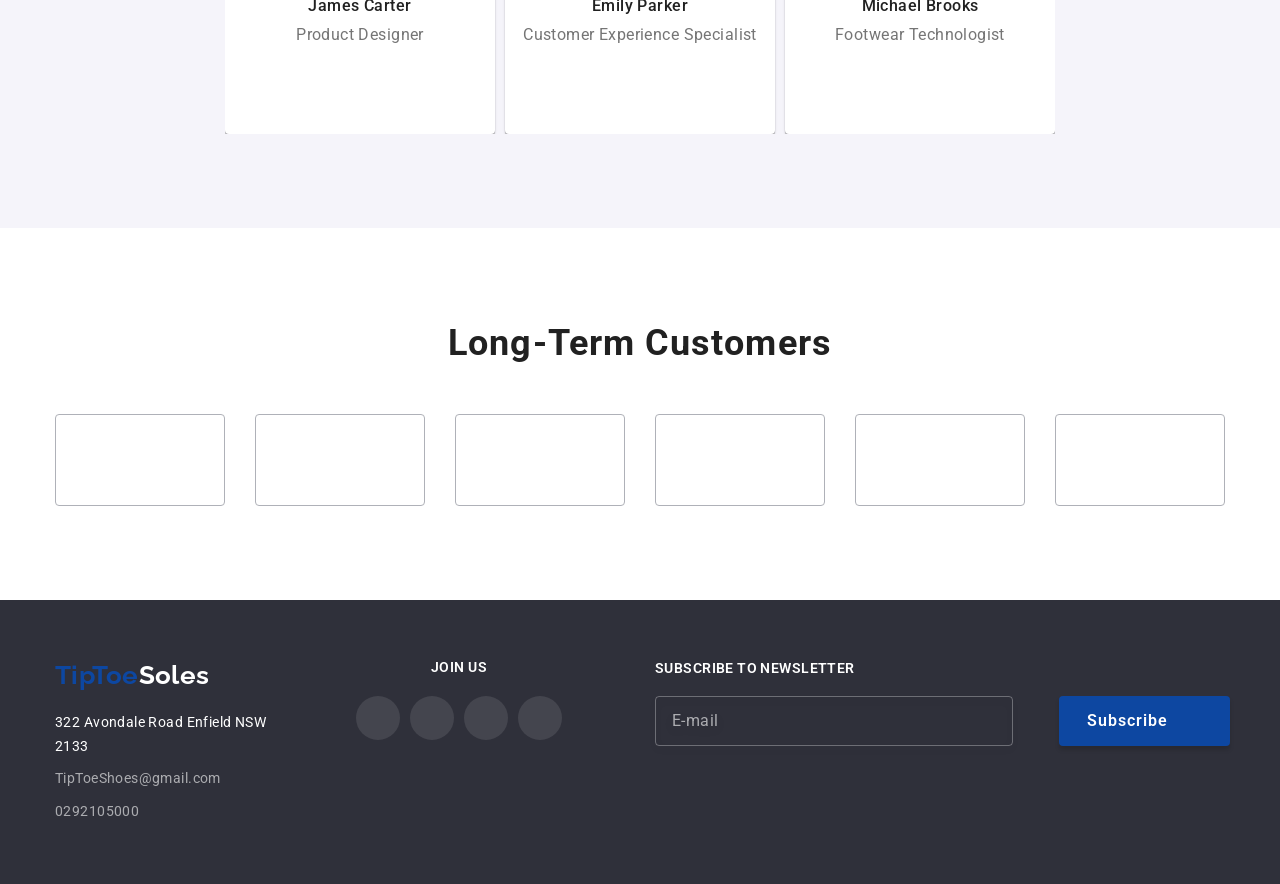
==== commit 3676e89b: "added team card slider with 3-card infinite scroll Co-Authored-By: Claude Sonnet 4.6 <noreply@anthro" ====
--- a/index.html
+++ b/index.html
@@ -41,13 +41,10 @@
           </nav>
           <ul class="cont-nav">
             <li class="link">
-              <a
-                href="#"
-                class="cont-nav-link mail-logo"
-              >Log In</a>
+              <button type="button" class="cont-nav-link" data-modal-open="login">Log In</button>
             </li>
             <li class="link">
-              <a href="#" class="cont-nav-link tel-logo">Register</a>
+              <button type="button" class="cont-nav-link" data-modal-open="register">Register</button>
             </li>
           </ul>
         </div>
@@ -78,8 +75,8 @@
         </div>
         <div class="menu-bottom">
           <div class="mob-menu-contacts">
-            <a href="#" class="mob-menu-mail">Log In</a>
-            <a href="#" class="mob-menu-mail">Register</a>
+            <button type="button" class="mob-menu-mail" data-modal-open="login">Log In</button>
+            <button type="button" class="mob-menu-mail" data-modal-open="register">Register</button>
           </div>
           <ul class="mob-social-list">
             <li class="mob-social-item">
@@ -104,7 +101,7 @@
       <section class="hero overlay">
         <div class="container">
           <h1 class="hero__text">Footwear Made for Comfort and Style</h1>
-          <button type="button" class="button" data-modal-open>
+          <button type="button" class="button" data-modal-open="manager">
             Talk with manager
           </button>
         </div>
@@ -144,208 +141,130 @@
       <section class="team">
         <div class="container">
           <h2 class="section-title">Our Team</h2>
-          <ul class="team__team-list">
-            <li class="team-list__member">
-              <img
-                src="./images/team1.jpg"
-                alt="James Carter"
-                width="270"
-                height="260"
-              />
-              <div class="team-list__description">
-                <h3 class="team-list__name">James Carter</h3>
-                <p class="team-list__position">Product Designer</p>
-                <ul class="team-list__social-media">
-                  <li class="social-media__link">
-                    <a href="" class="social-media__icon" aria-label="Instagram">
-                      <svg class="social-media__img">
-                        <use
-                          href="./images/symbol-defs.svg#icon-instagram-logo"
-                        ></use>
-                      </svg>
-                    </a>
-                  </li>
-                  <li class="social-media__link">
-                    <a href="" class="social-media__icon" aria-label="Twitter">
-                      <svg class="social-media__img">
-                        <use
-                          href="./images/symbol-defs.svg#icon-twitter-logo"
-                        ></use>
-                      </svg>
-                    </a>
-                  </li>
-                  <li class="social-media__link">
-                    <a href="" class="social-media__icon" aria-label="Facebook">
-                      <svg class="social-media__img">
-                        <use
-                          href="./images/symbol-defs.svg#icon-facebook-logo"
-                        ></use>
-                      </svg>
-                    </a>
-                  </li>
-                  <li class="social-media__link">
-                    <a href="" class="social-media__icon" aria-label="LinkedIn">
-                      <svg class="social-media__img">
-                        <use
-                          href="./images/symbol-defs.svg#icon-linkedin-logo"
-                        ></use>
-                      </svg>
-                    </a>
-                  </li>
-                </ul>
-              </div>
-            </li>
-            <li class="team-list__member">
-              <img
-                src="./images/team2.jpg"
-                alt="Emily Parker"
-                width="270"
-                height="260"
-              />
-              <div class="team-list__description">
-                <h3 class="team-list__name">Emily Parker</h3>
-                <p class="team-list__position">Customer Experience Specialist</p>
-                <ul class="team-list__social-media">
-                  <li class="social-media__link">
-                    <a href="" class="social-media__icon" aria-label="Instagram">
-                      <svg class="social-media__img">
-                        <use
-                          href="./images/symbol-defs.svg#icon-instagram-logo"
-                        ></use>
-                      </svg>
-                    </a>
-                  </li>
-                  <li class="social-media__link">
-                    <a href="" class="social-media__icon" aria-label="Twitter">
-                      <svg class="social-media__img">
-                        <use
-                          href="./images/symbol-defs.svg#icon-twitter-logo"
-                        ></use>
-                      </svg>
-                    </a>
-                  </li>
-                  <li class="social-media__link">
-                    <a href="" class="social-media__icon" aria-label="Facebook">
-                      <svg class="social-media__img">
-                        <use
-                          href="./images/symbol-defs.svg#icon-facebook-logo"
-                        ></use>
-                      </svg>
-                    </a>
-                  </li>
-                  <li class="social-media__link">
-                    <a href="" class="social-media__icon" aria-label="LinkedIn">
-                      <svg class="social-media__img">
-                        <use
-                          href="./images/symbol-defs.svg#icon-linkedin-logo"
-                        ></use>
-                      </svg>
-                    </a>
-                  </li>
-                </ul>
-              </div>
-            </li>
-            <li class="team-list__member">
-              <img
-                src="./images/team3.jpg"
-                alt="Michael Brooks"
-                width="270"
-                height="260"
-              />
-              <div class="team-list__description">
-                <h3 class="team-list__name">Michael Brooks</h3>
-                <p class="team-list__position">Footwear Technologist</p>
-                <ul class="team-list__social-media">
-                  <li class="social-media__link">
-                    <a href="" class="social-media__icon" aria-label="Instagram">
-                      <svg class="social-media__img">
-                        <use
-                          href="./images/symbol-defs.svg#icon-instagram-logo"
-                        ></use>
-                      </svg>
-                    </a>
-                  </li>
-                  <li class="social-media__link">
-                    <a href="" class="social-media__icon" aria-label="Twitter">
-                      <svg class="social-media__img">
-                        <use
-                          href="./images/symbol-defs.svg#icon-twitter-logo"
-                        ></use>
-                      </svg>
-                    </a>
-                  </li>
-                  <li class="social-media__link">
-                    <a href="" class="social-media__icon" aria-label="Facebook">
-                      <svg class="social-media__img">
-                        <use
-                          href="./images/symbol-defs.svg#icon-facebook-logo"
-                        ></use>
-                      </svg>
-                    </a>
-                  </li>
-                  <li class="social-media__link">
-                    <a href="" class="social-media__icon" aria-label="LinkedIn">
-                      <svg class="social-media__img">
-                        <use
-                          href="./images/symbol-defs.svg#icon-linkedin-logo"
-                        ></use>
-                      </svg>
-                    </a>
-                  </li>
-                </ul>
-              </div>
-            </li>
-            <li class="team-list__member">
-              <img
-                src="./images/team4.jpg"
-                alt="Daniel Morgan"
-                width="270"
-                height="260"
-              />
-              <div class="team-list__description">
-                <h3 class="team-list__name">Daniel Morgan</h3>
-                <p class="team-list__position">Production Manager</p>
-                <ul class="team-list__social-media">
-                  <li class="social-media__link">
-                    <a href="" class="social-media__icon" aria-label="Instagram">
-                      <svg class="social-media__img">
-                        <use
-                          href="./images/symbol-defs.svg#icon-instagram-logo"
-                        ></use>
-                      </svg>
-                    </a>
-                  </li>
-                  <li class="social-media__link">
-                    <a href="" class="social-media__icon" aria-label="Twitter">
-                      <svg class="social-media__img">
-                        <use
-                          href="./images/symbol-defs.svg#icon-twitter-logo"
-                        ></use>
-                      </svg>
-                    </a>
-                  </li>
-                  <li class="social-media__link">
-                    <a href="" class="social-media__icon" aria-label="Facebook">
-                      <svg class="social-media__img">
-                        <use
-                          href="./images/symbol-defs.svg#icon-facebook-logo"
-                        ></use>
-                      </svg>
-                    </a>
-                  </li>
-                  <li class="social-media__link">
-                    <a href="" class="social-media__icon" aria-label="LinkedIn">
-                      <svg class="social-media__img">
-                        <use
-                          href="./images/symbol-defs.svg#icon-linkedin-logo"
-                        ></use>
-                      </svg>
-                    </a>
-                  </li>
-                </ul>
-              </div>
-            </li>
-          </ul>
+          <div class="slider">
+            <button class="slider-btn slider-btn-prev" aria-label="Previous slide">&#10094;</button>
+            <div class="slider-track-wrapper">
+              <ul class="slider-track">
+                <li class="team-list__member">
+                  <img src="./images/team1.jpg" alt="James Carter" width="270" height="260" />
+                  <div class="team-list__description">
+                    <h3 class="team-list__name">James Carter</h3>
+                    <p class="team-list__position">Product Designer</p>
+                    <ul class="team-list__social-media">
+                      <li class="social-media__link">
+                        <a href="" class="social-media__icon" aria-label="Instagram">
+                          <svg class="social-media__img"><use href="./images/symbol-defs.svg#icon-instagram-logo"></use></svg>
+                        </a>
+                      </li>
+                      <li class="social-media__link">
+                        <a href="" class="social-media__icon" aria-label="Twitter">
+                          <svg class="social-media__img"><use href="./images/symbol-defs.svg#icon-twitter-logo"></use></svg>
+                        </a>
+                      </li>
+                      <li class="social-media__link">
+                        <a href="" class="social-media__icon" aria-label="Facebook">
+                          <svg class="social-media__img"><use href="./images/symbol-defs.svg#icon-facebook-logo"></use></svg>
+                        </a>
+                      </li>
+                      <li class="social-media__link">
+                        <a href="" class="social-media__icon" aria-label="LinkedIn">
+                          <svg class="social-media__img"><use href="./images/symbol-defs.svg#icon-linkedin-logo"></use></svg>
+                        </a>
+                      </li>
+                    </ul>
+                  </div>
+                </li>
+                <li class="team-list__member">
+                  <img src="./images/team2.jpg" alt="Emily Parker" width="270" height="260" />
+                  <div class="team-list__description">
+                    <h3 class="team-list__name">Emily Parker</h3>
+                    <p class="team-list__position">Customer Experience Specialist</p>
+                    <ul class="team-list__social-media">
+                      <li class="social-media__link">
+                        <a href="" class="social-media__icon" aria-label="Instagram">
+                          <svg class="social-media__img"><use href="./images/symbol-defs.svg#icon-instagram-logo"></use></svg>
+                        </a>
+                      </li>
+                      <li class="social-media__link">
+                        <a href="" class="social-media__icon" aria-label="Twitter">
+                          <svg class="social-media__img"><use href="./images/symbol-defs.svg#icon-twitter-logo"></use></svg>
+                        </a>
+                      </li>
+                      <li class="social-media__link">
+                        <a href="" class="social-media__icon" aria-label="Facebook">
+                          <svg class="social-media__img"><use href="./images/symbol-defs.svg#icon-facebook-logo"></use></svg>
+                        </a>
+                      </li>
+                      <li class="social-media__link">
+                        <a href="" class="social-media__icon" aria-label="LinkedIn">
+                          <svg class="social-media__img"><use href="./images/symbol-defs.svg#icon-linkedin-logo"></use></svg>
+                        </a>
+                      </li>
+                    </ul>
+                  </div>
+                </li>
+                <li class="team-list__member">
+                  <img src="./images/team3.jpg" alt="Michael Brooks" width="270" height="260" />
+                  <div class="team-list__description">
+                    <h3 class="team-list__name">Michael Brooks</h3>
+                    <p class="team-list__position">Footwear Technologist</p>
+                    <ul class="team-list__social-media">
+                      <li class="social-media__link">
+                        <a href="" class="social-media__icon" aria-label="Instagram">
+                          <svg class="social-media__img"><use href="./images/symbol-defs.svg#icon-instagram-logo"></use></svg>
+                        </a>
+                      </li>
+                      <li class="social-media__link">
+                        <a href="" class="social-media__icon" aria-label="Twitter">
+                          <svg class="social-media__img"><use href="./images/symbol-defs.svg#icon-twitter-logo"></use></svg>
+                        </a>
+                      </li>
+                      <li class="social-media__link">
+                        <a href="" class="social-media__icon" aria-label="Facebook">
+                          <svg class="social-media__img"><use href="./images/symbol-defs.svg#icon-facebook-logo"></use></svg>
+                        </a>
+                      </li>
+                      <li class="social-media__link">
+                        <a href="" class="social-media__icon" aria-label="LinkedIn">
+                          <svg class="social-media__img"><use href="./images/symbol-defs.svg#icon-linkedin-logo"></use></svg>
+                        </a>
+                      </li>
+                    </ul>
+                  </div>
+                </li>
+                <li class="team-list__member">
+                  <img src="./images/team4.jpg" alt="Daniel Morgan" width="270" height="260" />
+                  <div class="team-list__description">
+                    <h3 class="team-list__name">Daniel Morgan</h3>
+                    <p class="team-list__position">Production Manager</p>
+                    <ul class="team-list__social-media">
+                      <li class="social-media__link">
+                        <a href="" class="social-media__icon" aria-label="Instagram">
+                          <svg class="social-media__img"><use href="./images/symbol-defs.svg#icon-instagram-logo"></use></svg>
+                        </a>
+                      </li>
+                      <li class="social-media__link">
+                        <a href="" class="social-media__icon" aria-label="Twitter">
+                          <svg class="social-media__img"><use href="./images/symbol-defs.svg#icon-twitter-logo"></use></svg>
+                        </a>
+                      </li>
+                      <li class="social-media__link">
+                        <a href="" class="social-media__icon" aria-label="Facebook">
+                          <svg class="social-media__img"><use href="./images/symbol-defs.svg#icon-facebook-logo"></use></svg>
+                        </a>
+                      </li>
+                      <li class="social-media__link">
+                        <a href="" class="social-media__icon" aria-label="LinkedIn">
+                          <svg class="social-media__img"><use href="./images/symbol-defs.svg#icon-linkedin-logo"></use></svg>
+                        </a>
+                      </li>
+                    </ul>
+                  </div>
+                </li>
+              </ul>
+            </div>
+            <button class="slider-btn slider-btn-next" aria-label="Next slide">&#10095;</button>
+          </div>
         </div>
       </section>
       <!--Customers-->
@@ -399,9 +318,9 @@
         </div>
       </section>
       <!-- modal -->
-      <div class="backdrop is-hidden" data-modal>
+      <div class="backdrop is-hidden" data-modal="manager">
         <div class="modal">
-          <button class="modal-button-close" data-modal-close>
+          <button class="modal-button-close" data-modal-close="manager">
             <svg class="icon-close-img">
               <use href="./images/symbol-defs.svg#icon-close-black"></use>
             </svg>
@@ -577,7 +496,82 @@
         </div>
       </div>
     </footer>
+    <!-- login modal -->
+    <div class="backdrop is-hidden" data-modal="login">
+      <div class="modal modal-login">
+        <button class="modal-button-close" data-modal-close="login">
+          <svg class="icon-close-img">
+            <use href="./images/symbol-defs.svg#icon-close-black"></use>
+          </svg>
+        </button>
+        <p class="modal-title">Log In</p>
+        <form class="subscribe-form">
+          <div class="main-form">
+            <div class="form-field">
+              <label class="form-field-name" for="login-email">Email</label>
+              <span class="input-wrap">
+                <input type="email" name="email" id="login-email" class="modal-input" />
+                <svg class="modal-input-icon" width="18" height="18">
+                  <use href="./images/symbol-defs.svg#icon-email-black"></use>
+                </svg>
+              </span>
+            </div>
+            <div class="form-field">
+              <label class="form-field-name" for="login-password">Password</label>
+              <input type="password" name="password" id="login-password" class="modal-input modal-input-no-icon" />
+            </div>
+          </div>
+          <div class="submit-btn">
+            <button class="submit-button" type="submit">Log In</button>
+          </div>
+        </form>
+      </div>
+    </div>
+
+    <!-- register modal -->
+    <div class="backdrop is-hidden" data-modal="register">
+      <div class="modal modal-register">
+        <button class="modal-button-close" data-modal-close="register">
+          <svg class="icon-close-img">
+            <use href="./images/symbol-defs.svg#icon-close-black"></use>
+          </svg>
+        </button>
+        <p class="modal-title">Create an Account</p>
+        <form class="subscribe-form">
+          <div class="main-form">
+            <div class="form-field">
+              <label class="form-field-name" for="register-name">Name</label>
+              <span class="input-wrap">
+                <input type="text" name="name" id="register-name" class="modal-input" />
+                <svg class="modal-input-icon" width="18" height="18">
+                  <use href="./images/symbol-defs.svg#icon-person-black"></use>
+                </svg>
+              </span>
+            </div>
+            <div class="form-field">
+              <label class="form-field-name" for="register-email">Email</label>
+              <span class="input-wrap">
+                <input type="email" name="email" id="register-email" class="modal-input" />
+                <svg class="modal-input-icon" width="18" height="18">
+                  <use href="./images/symbol-defs.svg#icon-email-black"></use>
+                </svg>
+              </span>
+            </div>
+            <div class="form-field">
+              <label class="form-field-name" for="register-password">Password</label>
+              <input type="password" name="password" id="register-password" class="modal-input modal-input-no-icon" />
+            </div>
+          </div>
+          <div class="submit-btn">
+            <button class="submit-button" type="submit">Register</button>
+          </div>
+        </form>
+      </div>
+    </div>
+
     <script src="./js/modal.js"></script>
     <script src="./js/menu.js"></script>
+    <script src="./js/validation.js"></script>
+    <script src="./js/slider.js"></script>
   </body>
 </html>
--- a/css/main.css
+++ b/css/main.css
@@ -1947,3 +1947,101 @@
   left: 12px;
   transition: fill 250ms cubic-bezier(0.4, 0, 0.2, 1);
 }
+
+button.cont-nav-link,
+button.mob-menu-mail {
+  background: none;
+  border: none;
+  cursor: pointer;
+  font-family: inherit;
+  padding: 0;
+}
+
+.modal-login,
+.modal-register {
+  height: auto;
+  padding-bottom: 40px;
+}
+
+.modal-input-no-icon {
+  padding-left: 12px;
+}
+
+.modal-login .form-field,
+.modal-register .form-field {
+  height: auto;
+  min-height: 58px;
+}
+
+.field-error {
+  color: #f44336;
+  font-size: 11px;
+  margin-top: 4px;
+  display: block;
+}
+
+.input-error {
+  border-color: #f44336 !important;
+}
+
+.modal .form-field {
+  height: auto;
+  min-height: 58px;
+}
+
+.modal {
+  height: auto;
+  max-height: 90vh;
+  overflow-y: auto;
+}
+
+.slider {
+  display: flex;
+  align-items: center;
+  justify-content: center;
+  gap: 16px;
+}
+
+.slider-track-wrapper {
+  overflow: hidden;
+  width: 830px;
+  max-width: calc(100% - 120px);
+  flex-shrink: 1;
+}
+
+.slider-track {
+  display: flex;
+  flex-wrap: nowrap;
+  list-style: none;
+  margin: 0;
+  padding: 0;
+  gap: 10px;
+  transition: transform 400ms ease;
+}
+
+.slider-track .team-list__member {
+  flex-shrink: 0;
+  margin: 0;
+  box-sizing: border-box;
+}
+
+.slider-btn {
+  flex-shrink: 0;
+  width: 44px;
+  height: 44px;
+  border-radius: 50%;
+  border: none;
+  background-color: var(--accent-color);
+  color: #ffffff;
+  font-size: 18px;
+  cursor: pointer;
+  display: flex;
+  align-items: center;
+  justify-content: center;
+  transition: background-color 250ms cubic-bezier(0.4, 0, 0.2, 1);
+}
+
+.slider-btn:hover,
+.slider-btn:focus {
+  background-color: #188ce8;
+}
